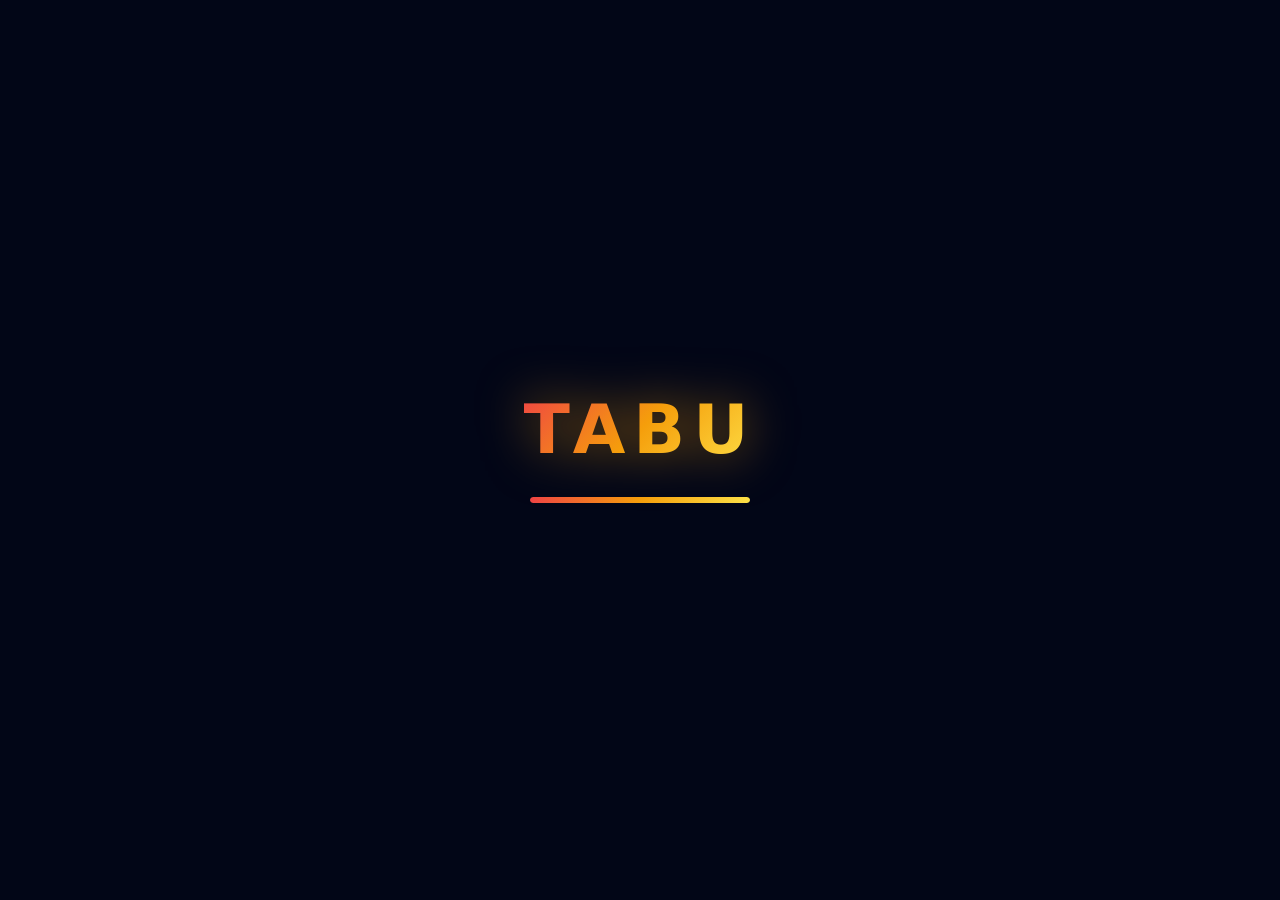
==== index.html @ 6e54ba40 "feat(review): add interactive round summary with live dispute resolution and responsive UI" ====
<!DOCTYPE html>
<html lang="tr" class="h-full bg-slate-950 text-slate-100">

<head>
  <meta charset="UTF-8">
  <meta name="viewport" content="width=device-width, initial-scale=1.0, maximum-scale=1.0, user-scalable=no, viewport-fit=cover">
  <meta name="theme-color" content="#020617">
  <meta name="msapplication-navbutton-color" content="#020617">
  <meta name="apple-mobile-web-app-status-bar-style" content="black-translucent">
  <title>TABOO!</title>
  <link rel="stylesheet" href="style.css">
</head>

<body>
  <!-- 🚀 SPLASH SCREEN -->
  <div id="splash-screen">
    <div id="splash-logo">
      <h1 class="splash-title">TABU</h1>
    </div>
    <div class="splash-bar-container">
      <div id="splash-bar-fill" class="splash-bar-fill"></div>
    </div>
  </div>

  <!-- ⏱️ 3-2-1 GERİ SAYIM KATMANI -->
  <div id="countdown-overlay" class="hidden">
    <span id="countdown-team-title" class="countdown-team-title">
      Kırmızı Takım Hazırlan!
    </span>
    <div id="countdown-number" class="countdown-number-text">
      3
    </div>
  </div>

  <!-- UYGULAMA ANA KONTEYNERİ -->
  <div id="app">
    
    <!-- ⚙️ 1. AYARLAR / BAŞLANGIÇ EKRANI -->
    <div id="screen-setup" class="screen">
      <!-- Üst TABU Başlığı -->
      <div class="setup-logo-container">
        <h1 class="setup-logo-title">TABU</h1>
      </div>

      <div class="panel setup-form-panel">
        <div class="panel-header-title">OYUN AYARLARI</div>
        
        <!-- Takım İsimleri -->
        <div class="form-group">
          <label for="team1-name">1. Takım Adı</label>
          <input type="text" id="team1-name" value="Kırmızı Takım" maxlength="20" autocomplete="off">
        </div>
        <div class="form-group">
          <label for="team2-name">2. Takım Adı</label>
          <input type="text" id="team2-name" value="Mavi Takım" maxlength="20" autocomplete="off">
        </div>

        <!-- Tur Süresi -->
        <div class="form-group">
          <div class="slider-row-label">
            <label for="input-time">Tur Süresi</label>
            <span id="time-val" class="slider-val-amber">60 saniye</span>
          </div>
          <input type="range" id="input-time" min="30" max="120" step="15" value="60">
        </div>

        <!-- Toplam Tur -->
        <div class="form-group">
          <div class="slider-row-label">
            <label for="input-rounds">Toplam Tur Sayısı</label>
            <span id="rounds-val" class="slider-val-amber">3 Tur</span>
          </div>
          <input type="range" id="input-rounds" min="1" max="20" step="1" value="3">
        </div>

        <!-- Tabu Ceza Puanı -->
        <div class="form-group">
          <div class="slider-row-label">
            <label for="input-tabu-penalty">Tabu Ceza Puanı</label>
            <span id="tabu-penalty-val" class="slider-val-red">-1 Puan</span>
          </div>
          <input type="range" id="input-tabu-penalty" class="range-red" min="1" max="5" step="1" value="1">
        </div>

        <!-- Pas Hakkı -->
        <div class="form-group">
          <div class="slider-row-label">
            <label for="input-pass-limit">Her Turdaki Pas Hakkı</label>
            <span id="pass-limit-val" class="slider-val-amber">3 Pas</span>
          </div>
          <input type="range" id="input-pass-limit" min="0" max="10" step="1" value="3">
        </div>

        <!-- Deste Durumu & Sıfırlama -->
        <div class="deck-info-box">
          <span class="deck-info-text">Kalan Kart: <span id="deck-remaining-count" class="deck-info-count">585</span></span>
          <button id="btn-reset-deck" class="btn-reset-deck" title="Oynanmış kart geçmişini sıfırla">Desteyi Yenile</button>
        </div>
      </div>

      <button id="btn-start-game" class="btn btn-primary">
        <svg class="icon-sm" viewBox="0 0 24 24" fill="currentColor"><polygon points="5 3 19 12 5 21 5 3"/></svg>
        <span>Oyunu Başlat</span>
      </button>
    </div>

    <!-- 🚩 2. TUR HAZIRLIK EKRANI -->
    <div id="screen-ready" class="screen hidden">
      <div class="ready-header">
        <span id="ready-round-badge" class="ready-round-badge">
          Tur 1 / 3
        </span>
        <h2 id="ready-team-name" class="ready-team-title">Kırmızı Takım</h2>
        <p class="ready-subtitle">Sıra sizde! Anlatıcı cihazı eline alsın.</p>
      </div>

      <!-- Skor Tablosu -->
      <div class="ready-scoreboard">
        <div class="panel ready-score-box ready-score-box-red">
          <p id="ready-score-team1-label" class="ready-score-label-red truncate">Kırmızı Takım</p>
          <p id="ready-score-team1" class="ready-score-num">0</p>
        </div>
        <div class="panel ready-score-box ready-score-box-blue">
          <p id="ready-score-team2-label" class="ready-score-label-blue truncate">Mavi Takım</p>
          <p id="ready-score-team2" class="ready-score-num">0</p>
        </div>
      </div>

      <button id="btn-start-turn" class="btn btn-green">
        <svg class="icon-sm" viewBox="0 0 24 24" fill="currentColor"><polygon points="13 2 3 14 12 14 11 22 21 10 12 10 13 2"/></svg>
        <span>Süreyi Başlat</span>
      </button>
    </div>

    <!-- 🎴 3. AKTİF OYUN EKRANI -->
    <div id="screen-play" class="screen hidden">
      
      <!-- Üst Bilgi Barı & Süre -->
      <div class="panel play-header-bar">
        <div class="play-team-info">
          <span id="play-team-badge" class="play-team-dot"></span>
          <span id="play-team-name" class="play-team-name-text truncate">Kırmızı</span>
        </div>

        <div class="play-controls-group">
          <!-- Durdur Butonu -->
          <button id="btn-pause" class="btn-pause-toggle" title="Oyunu Durdur">
            <svg class="icon-sm" viewBox="0 0 24 24" fill="none" stroke="currentColor" stroke-width="2.5" stroke-linecap="round" stroke-linejoin="round">
              <rect x="6" y="4" width="4" height="16"/>
              <rect x="14" y="4" width="4" height="16"/>
            </svg>
          </button>
          
          <!-- Sayaç Kutusu -->
          <div id="timer-box" class="timer-box-container">
            <svg class="timer-svg-bg" viewBox="0 0 96 42">
              <rect x="2" y="2" width="92" height="38" rx="12" ry="12" fill="none" stroke="#1e293b" stroke-width="2.5" />
              <rect id="timer-border" x="2" y="2" width="92" height="38" rx="12" ry="12" fill="none" stroke="#facc15" stroke-width="2.5" stroke-linecap="round" class="timer-rect" />
            </svg>
            <div class="timer-content-row">
              <svg id="timer-icon" class="icon-sm" viewBox="0 0 24 24" fill="none" stroke="currentColor" stroke-width="2.5" stroke-linecap="round" stroke-linejoin="round">
                <circle cx="12" cy="12" r="10"/>
                <polyline points="12 6 12 12 16 14"/>
              </svg>
              <span id="play-timer" class="timer-text-num">60</span>
            </div>
          </div>
        </div>
      </div>

      <!-- Anlık Tur Puan Özeti -->
      <div class="turn-stats-grid">
        <div class="stat-chip-green">
          Doğru: <span id="stat-correct">0</span>
        </div>
        <div class="stat-chip-red">
          Tabu: <span id="stat-tabu">0</span>
        </div>
        <div class="stat-chip-amber">
          Kalan Pas: <span id="stat-pass">3</span>
        </div>
      </div>

      <!-- KART GÖRÜNÜMÜ -->
      <div id="card-container" class="card-main-container">
        
        <!-- Oyun Duraklatıldı Katmanı -->
        <div id="pause-overlay" class="pause-overlay-card hidden">
          <div class="pause-icon-circle">
            <svg class="icon-xl" viewBox="0 0 24 24" fill="none" stroke="currentColor" stroke-width="2" stroke-linecap="round" stroke-linejoin="round">
              <circle cx="12" cy="12" r="10"/>
              <line x1="10" y1="15" x2="10" y2="9"/>
              <line x1="14" y1="15" x2="14" y2="9"/>
            </svg>
          </div>
          <h3 class="pause-title">Oyun Durduruldu</h3>
          <p class="pause-subtitle">Kartlar gizlendi. Hazır olduğunuzda devam edin.</p>
          
          <div class="pause-actions-col">
            <button id="btn-resume" class="btn btn-green">
              <svg class="icon-sm" viewBox="0 0 24 24" fill="currentColor"><polygon points="5 3 19 12 5 21 5 3"/></svg>
              <span>Devam Et</span>
            </button>
            <button id="btn-main-menu" class="btn btn-main-menu">
              <svg class="icon-sm" viewBox="0 0 24 24" fill="none" stroke="currentColor" stroke-width="2" stroke-linecap="round" stroke-linejoin="round">
                <path d="M3 9l9-7 9 7v11a2 2 0 0 1-2 2H5a2 2 0 0 1-2-2z"/>
                <polyline points="9 22 9 12 15 12 15 22"/>
              </svg>
              <span>Ana Menü</span>
            </button>
          </div>
        </div>

        <!-- Kart İçeriği (Geri Al Butonu Dahil) -->
        <div id="card-card" class="panel card-shadow card-card-body">
          
          <!-- Kart Üst Çubuğu: Geri Al Butonu -->
          <div class="card-top-bar">
            <button id="btn-undo" class="btn-undo disabled" title="Son yapılan hareketi geri al ve süreyi durdur">
              <svg class="icon-sm" viewBox="0 0 24 24" fill="none" stroke="currentColor" stroke-width="2.5" stroke-linecap="round" stroke-linejoin="round">
                <polyline points="1 4 1 10 7 10"/>
                <path d="M3.51 15a9 9 0 1 0 2.13-9.36L1 10"/>
              </svg>
              <span>Geri Al</span>
            </button>
          </div>

          <!-- Hedef Kelime Konteynırı -->
          <div class="card-target-word-box">
            <h2 id="card-word" class="card-target-word-text">AŞÇI</h2>
          </div>

          <!-- Yasaklı Kelimeler Listesi -->
          <div id="card-forbidden" class="card-forbidden-list">
            <!-- JS dolduracak -->
          </div>

        </div>
      </div>

      <!-- AKSİYON BUTONLARI -->
      <div class="btn-action-group">
        <button id="btn-tabu" class="btn btn-action btn-tabu">
          <svg class="icon-md" viewBox="0 0 24 24" fill="none" stroke="currentColor" stroke-width="2.5" stroke-linecap="round" stroke-linejoin="round">
            <circle cx="12" cy="12" r="10"/>
            <line x1="15" y1="9" x2="9" y2="15"/>
            <line x1="9" y1="9" x2="15" y2="15"/>
          </svg>
          <span id="label-tabu-btn">TABU (-1)</span>
        </button>

        <button id="btn-pass" class="btn btn-action btn-pass">
          <svg class="icon-md" viewBox="0 0 24 24" fill="none" stroke="currentColor" stroke-width="2.5" stroke-linecap="round" stroke-linejoin="round">
            <polygon points="5 4 15 12 5 20 5 4"/>
            <line x1="19" y1="5" x2="19" y2="19"/>
          </svg>
          <span id="label-pass-btn">PAS (3)</span>
        </button>

        <button id="btn-correct" class="btn btn-action btn-correct">
          <svg class="icon-md" viewBox="0 0 24 24" fill="none" stroke="currentColor" stroke-width="2.5" stroke-linecap="round" stroke-linejoin="round">
            <path d="M22 11.08V12a10 10 0 1 1-5.93-9.14"/>
            <polyline points="22 4 12 14.01 9 11.01"/>
          </svg>
          <span>DOĞRU (+1)</span>
        </button>
      </div>

    </div>

    <!-- 📊 4. TUR ÖZET EKRANI -->
    <div id="screen-summary" class="screen hidden">
      <div class="summary-header">
        <h2 class="summary-title">Tur Tamamlandı!</h2>
        <p id="summary-team-title" class="summary-team-subtitle">Kırmızı Takım Sonuçları</p>
      </div>

      <!-- Net Puan Panosu -->
      <div class="panel summary-net-box">
        <span class="summary-net-label">Bu Turda Kazanılan Net Puan</span>
        <p id="summary-net-score" class="summary-net-score-num">+5</p>
      </div>

      <!-- Tur Detay Geçmişi -->
      <div class="panel summary-history-panel">
        <div class="summary-history-header">
          <span class="summary-history-title">Oynanan Kelimeler:</span>
          <span class="summary-hint-text">Sonuçları düzeltmek için tıklayın</span>
        </div>
        <div id="summary-history-list" class="summary-history-list">
          <!-- JS dolduracak -->
        </div>
      </div>

      <!-- Sonraki Tura Geç Butonu -->
      <button id="btn-next-turn" class="btn btn-blue">
        <span>Sonraki Tura Geç</span>
        <svg class="icon-sm" viewBox="0 0 24 24" fill="none" stroke="currentColor" stroke-width="2.5" stroke-linecap="round" stroke-linejoin="round">
          <line x1="5" y1="12" x2="19" y2="12"/>
          <polyline points="12 5 19 12 12 19"/>
        </svg>
      </button>
    </div>

    <!-- 🏆 5. OYUN BİTTİ EKRANI -->
    <div id="screen-gameover" class="screen gameover-container hidden">
      <div>
        <div class="gameover-trophy-circle">
          <svg class="icon-xl" viewBox="0 0 24 24" fill="none" stroke="currentColor" stroke-width="2" stroke-linecap="round" stroke-linejoin="round">
            <path d="M6 9H4a2 2 0 0 1-2-2V5a2 2 0 0 1 2-2h2"/>
            <path d="M18 9h2a2 2 0 0 0 2-2V5a2 2 0 0 0-2-2h-2"/>
            <path d="M4 22h16"/>
            <path d="M10 14.66V17c0 .55-.47.98-.97 1.21C7.85 18.75 7 20.24 7 22"/>
            <path d="M14 14.66V17c0 .55.47.98.97 1.21C16.15 18.75 17 20.24 17 22"/>
            <path d="M18 2H6v7a6 6 0 0 0 12 0V2z"/>
          </svg>
        </div>
        <h2 class="gameover-title">Oyun Bitti!</h2>
        <p id="gameover-winner-text" class="gameover-winner-banner">🏆 Kırmızı Takım Kazandı!</p>
      </div>

      <!-- Final Skor Tablosu -->
      <div class="panel gameover-scores-list">
        <div class="panel-header-title">FİNAL SKORLARI</div>
        <div id="gameover-scores" class="gameover-scores-list">
          <!-- JS dolduracak -->
        </div>
      </div>

      <button id="btn-restart" class="btn btn-green">
        <svg class="icon-sm" viewBox="0 0 24 24" fill="none" stroke="currentColor" stroke-width="2.5" stroke-linecap="round" stroke-linejoin="round">
          <polyline points="1 4 1 10 7 10"/>
          <path d="M3.51 15a9 9 0 1 0 2.13-9.36L1 10"/>
        </svg>
        <span>Yeni Oyun Başlat</span>
      </button>
    </div>

  </div>

  <script src="cards.js"></script>
  <script src="app.js"></script>
</body>
</html>
---- style.css ----
/* ==========================================================================
   TABOO WORD GAME - MODERN STYLESHEET
   ========================================================================== */

* {
    box-sizing: border-box;
    margin: 0;
    padding: 0;
    -webkit-tap-highlight-color: transparent;
}

html, body {
    height: 100vh;
    height: 100dvh;
    width: 100%;
    background-color: #020617;
    color: #f8fafc;
    font-family: system-ui, -apple-system, BlinkMacSystemFont, 'Segoe UI', Roboto, Helvetica, Arial, sans-serif;
    touch-action: manipulation;
    user-select: none;
    -webkit-user-select: none;
    overflow: hidden;
    -webkit-font-smoothing: antialiased;
    overscroll-behavior: none;
}

body {
    background: radial-gradient(circle at 50% 0%, #1e1b4b 0%, #0f172a 60%, #020617 100%);
    display: flex;
    flex-direction: column;
    justify-content: center;
    align-items: center;
}

/* 📱 ANA KONTEYNER & SAFE AREA */
#app {
    flex: 1;
    display: flex;
    flex-direction: column;
    max-width: 440px;
    width: 100%;
    height: 100%;
    margin: 0 auto;
    padding-top: max(14px, env(safe-area-inset-top, 0px));
    padding-bottom: max(14px, env(safe-area-inset-bottom, 14px));
    padding-left: max(16px, env(safe-area-inset-left, 16px));
    padding-right: max(16px, env(safe-area-inset-right, 16px));
    justify-content: space-between;
    position: relative;
}

/* GENEL EKRAN DÜZENİ */
.screen {
    flex: 1;
    display: flex;
    flex-direction: column;
    justify-content: space-between;
    gap: clamp(6px, 1.8vh, 12px);
    will-change: transform, opacity;
    backface-visibility: hidden;
    min-height: 0;
}

.hidden {
    display: none !important;
}

/* ==========================================================================
   PANELLER VE KARTLAR
   ========================================================================== */
.panel {
    background-color: rgba(15, 23, 42, 0.85);
    border: 1px solid rgba(255, 255, 255, 0.08);
    border-radius: clamp(16px, 5vw, 24px);
    padding: clamp(12px, 3.5vw, 18px);
    box-shadow: 0 20px 25px -5px rgba(0, 0, 0, 0.5), inset 0 1px 1px rgba(255, 255, 255, 0.1);
    backdrop-filter: blur(16px);
    -webkit-backdrop-filter: blur(16px);
}

.card-shadow {
    box-shadow: 0 25px 35px -10px rgba(0, 0, 0, 0.7), 0 0 30px rgba(251, 191, 36, 0.08);
}

/* ==========================================================================
   FORM, SLIDER VE GİRDİLER
   ========================================================================== */
.panel-header-title {
    font-size: clamp(10px, 2.8vw, 11px);
    font-weight: 800;
    color: #94a3b8;
    border-bottom: 1px solid rgba(255, 255, 255, 0.08);
    padding-bottom: 6px;
    letter-spacing: 1px;
    text-transform: uppercase;
}

.form-group {
    display: flex;
    flex-direction: column;
}

.slider-row-label {
    display: flex;
    justify-content: space-between;
    align-items: center;
    margin-bottom: 2px;
}

label {
    display: block;
    font-size: clamp(11px, 3vw, 12px);
    font-weight: 600;
    color: #cbd5e1;
    margin-bottom: 3px;
}

.slider-val-amber {
    font-size: clamp(11px, 3vw, 12px);
    font-weight: 800;
    color: #f59e0b;
}

.slider-val-red {
    font-size: clamp(11px, 3vw, 12px);
    font-weight: 800;
    color: #ef4444;
}

input[type="text"] {
    width: 100%;
    background-color: rgba(2, 6, 23, 0.9);
    border: 1px solid rgba(51, 65, 85, 0.8);
    border-radius: 12px;
    padding: clamp(8px, 2.2vh, 12px) 14px;
    font-size: clamp(15px, 3.8vw, 17px);
    font-weight: 700;
    outline: none;
    transition: border-color 0.25s ease, box-shadow 0.25s ease;
}

#team1-name { color: #f87171; }
#team1-name:focus { border-color: #ef4444; box-shadow: 0 0 12px rgba(239, 68, 68, 0.3); }

#team2-name { color: #60a5fa; }
#team2-name:focus { border-color: #3b82f6; box-shadow: 0 0 12px rgba(59, 130, 246, 0.3); }

input[type="range"] {
    width: 100%;
    height: 6px;
    background: #020617;
    border-radius: 8px;
    appearance: none;
    outline: none;
}

input[type="range"]::-webkit-slider-thumb {
    appearance: none;
    width: 16px;
    height: 16px;
    border-radius: 50%;
    background: #f59e0b;
    cursor: pointer;
    box-shadow: 0 0 10px rgba(245, 158, 11, 0.5);
    transition: transform 0.15s ease;
}

input[type="range"]::-webkit-slider-thumb:active {
    transform: scale(1.2);
}

input[type="range"].range-red::-webkit-slider-thumb {
    background: #ef4444;
    box-shadow: 0 0 10px rgba(239, 68, 68, 0.5);
}

/* DESTE BİLGİSİ VE SIFIRLAMA */
.deck-info-box {
    display: flex;
    align-items: center;
    justify-content: space-between;
    background: rgba(2, 6, 23, 0.6);
    border: 1px solid rgba(255, 255, 255, 0.06);
    padding: 8px 12px;
    border-radius: 12px;
    margin-top: 2px;
}

.deck-info-text {
    font-size: clamp(10px, 2.8vw, 11px);
    font-weight: 700;
    color: #94a3b8;
}

.deck-info-count {
    color: #38bdf8;
    font-weight: 800;
}

.btn-reset-deck {
    background: rgba(30, 41, 59, 0.8);
    border: 1px solid rgba(255, 255, 255, 0.1);
    color: #cbd5e1;
    font-size: 10px;
    font-weight: 700;
    padding: 4px 8px;
    border-radius: 8px;
    cursor: pointer;
    transition: all 0.2s ease;
}

.btn-reset-deck:hover {
    background: rgba(239, 68, 68, 0.2);
    border-color: rgba(239, 68, 68, 0.4);
    color: #f87171;
}

/* ==========================================================================
   BUTONLAR
   ========================================================================== */
.btn {
    display: flex;
    align-items: center;
    justify-content: center;
    gap: 8px;
    border: none;
    border-radius: clamp(14px, 4vw, 18px);
    font-weight: 900;
    cursor: pointer;
    transition: transform 0.18s cubic-bezier(0.34, 1.56, 0.64, 1), filter 0.2s ease;
    will-change: transform;
}

.btn:active {
    transform: translate3d(0, 0, 0) scale(0.95) !important;
}

.btn-primary {
    background: linear-gradient(135deg, #dc2626 0%, #d97706 100%);
    color: #ffffff;
    padding: clamp(12px, 3vh, 16px);
    font-size: clamp(15px, 4.5vw, 18px);
    box-shadow: 0 10px 20px -5px rgba(220, 38, 38, 0.4);
}

.btn-green {
    background: linear-gradient(135deg, #059669 0%, #10b981 100%);
    color: #ffffff;
    padding: clamp(12px, 3vh, 16px);
    font-size: clamp(15px, 4.5vw, 18px);
    box-shadow: 0 10px 20px -5px rgba(16, 185, 129, 0.4);
}

.btn-blue {
    background: linear-gradient(135deg, #2563eb 0%, #4f46e5 100%);
    color: #ffffff;
    padding: clamp(12px, 3vh, 16px);
    font-size: clamp(15px, 4.5vw, 18px);
    box-shadow: 0 10px 20px -5px rgba(37, 99, 235, 0.4);
}

.btn-action-group {
    display: grid;
    grid-template-columns: 1fr 1fr 1fr;
    gap: clamp(6px, 2vw, 10px);
    flex-shrink: 0;
}

.btn-action {
    display: flex;
    flex-direction: column;
    align-items: center;
    justify-content: center;
    padding: clamp(10px, 2.5vh, 14px) clamp(4px, 1.5vw, 8px);
    border-radius: clamp(12px, 3.5vw, 16px);
    font-size: clamp(10px, 3vw, 12px);
    color: white;
    gap: 4px;
    box-shadow: 0 8px 15px -3px rgba(0, 0, 0, 0.3);
}

.btn-tabu { background: linear-gradient(180deg, #dc2626 0%, #991b1b 100%); border: 1px solid rgba(239, 68, 68, 0.3); }
.btn-pass { background: linear-gradient(180deg, #d97706 0%, #b45309 100%); border: 1px solid rgba(245, 158, 11, 0.3); }
.btn-correct { background: linear-gradient(180deg, #059669 0%, #047857 100%); border: 1px solid rgba(16, 185, 129, 0.3); }

.btn-action:disabled {
    opacity: 0.35;
    pointer-events: none;
    filter: grayscale(0.6);
}

/* GERİ AL (UNDO) BUTONU */
.card-top-bar {
    display: flex;
    align-items: center;
    justify-content: flex-start;
    width: 100%;
    height: 24px;
    flex-shrink: 0;
}

.btn-undo {
    display: flex;
    align-items: center;
    gap: 5px;
    background: rgba(30, 41, 59, 0.9);
    border: 1px solid rgba(245, 158, 11, 0.4);
    color: #fbbf24;
    font-size: clamp(10px, 2.8vw, 11px);
    font-weight: 800;
    padding: 4px 10px;
    border-radius: 20px;
    cursor: pointer;
    transition: all 0.2s cubic-bezier(0.34, 1.56, 0.64, 1);
    box-shadow: 0 4px 10px rgba(0, 0, 0, 0.3);
}

.btn-undo:active {
    transform: scale(0.9);
}

.btn-undo.disabled {
    opacity: 0.25;
    pointer-events: none;
    border-color: rgba(255, 255, 255, 0.1);
    color: #94a3b8;
}

/* ==========================================================================
   1. AYARLAR EKRANI STİLLERİ
   ========================================================================== */
.setup-logo-container {
    flex: 1;
    display: flex;
    align-items: center;
    justify-content: center;
    padding: 12px 0;
}

.setup-logo-title {
    font-size: clamp(36px, 10vw, 48px);
    font-weight: 900;
    letter-spacing: 6px;
    background: linear-gradient(135deg, #ef4444, #f59e0b);
    -webkit-background-clip: text;
    -webkit-text-fill-color: transparent;
    filter: drop-shadow(0 4px 12px rgba(239, 68, 68, 0.3));
}

.setup-form-panel {
    overflow-y: auto;
    display: flex;
    flex-direction: column;
    gap: clamp(10px, 2.5vh, 14px);
}

/* ==========================================================================
   2. TUR HAZIRLIK EKRANI STİLLERİ
   ========================================================================== */
.ready-header {
    text-align: center;
    padding-top: 6px;
}

.ready-round-badge {
    background: rgba(15, 23, 42, 0.9);
    color: #f59e0b;
    font-size: clamp(11px, 3vw, 12px);
    font-weight: 800;
    padding: 6px 16px;
    border-radius: 20px;
    border: 1px solid rgba(245, 158, 11, 0.3);
    display: inline-block;
}

.ready-team-title {
    font-size: clamp(26px, 7.5vw, 34px);
    font-weight: 900;
    margin-top: 10px;
    text-shadow: 0 4px 10px rgba(0, 0, 0, 0.5);
}

.ready-subtitle {
    color: #94a3b8;
    font-size: clamp(12px, 3.2vw, 13px);
    font-weight: 600;
    margin-top: 4px;
}

.ready-scoreboard {
    display: grid;
    grid-template-columns: 1fr 1fr;
    gap: 12px;
    margin: auto 0;
}

.ready-score-box {
    text-align: center;
    padding: 16px;
}

.ready-score-box-red {
    border-color: rgba(239, 68, 68, 0.3);
}

.ready-score-box-blue {
    border-color: rgba(59, 130, 246, 0.3);
}

.ready-score-label-red {
    font-size: clamp(11px, 3vw, 12px);
    font-weight: 800;
    color: #f87171;
    margin-bottom: 4px;
}

.ready-score-label-blue {
    font-size: clamp(11px, 3vw, 12px);
    font-weight: 800;
    color: #60a5fa;
    margin-bottom: 4px;
}

.ready-score-num {
    font-size: clamp(28px, 8vw, 36px);
    font-weight: 900;
}

/* ==========================================================================
   3. AKTİF OYUN EKRANI STİLLERİ
   ========================================================================== */
.play-header-bar {
    padding: 8px 12px;
    display: flex;
    align-items: center;
    justify-content: space-between;
    flex-shrink: 0;
}

.play-team-info {
    display: flex;
    align-items: center;
    gap: 8px;
    min-width: 0;
}

.play-team-dot {
    width: 10px;
    height: 10px;
    border-radius: 50%;
    background: #ef4444;
    display: inline-block;
    flex-shrink: 0;
}

.play-team-name-text {
    font-weight: 800;
    font-size: clamp(12px, 3.5vw, 14px);
    color: #ffffff;
}

.play-controls-group {
    display: flex;
    align-items: center;
    gap: 8px;
    flex-shrink: 0;
}

.btn-pause-toggle {
    background: rgba(30, 41, 59, 0.9);
    border: 1px solid rgba(255, 255, 255, 0.1);
    color: #e2e8f0;
    padding: 6px 8px;
    border-radius: 10px;
    cursor: pointer;
    display: flex;
    align-items: center;
    justify-content: center;
    transition: background-color 0.2s ease;
}

.btn-pause-toggle:hover {
    background: rgba(51, 65, 85, 0.9);
}

.timer-box-container {
    position: relative;
    width: clamp(80px, 22vw, 96px);
    height: clamp(36px, 10vw, 42px);
    display: flex;
    align-items: center;
    justify-content: center;
    background: #020617;
    border-radius: 12px;
}

.timer-svg-bg {
    position: absolute;
    inset: 0;
    width: 100%;
    height: 100%;
}

.timer-content-row {
    position: relative;
    z-index: 10;
    display: flex;
    align-items: center;
    justify-content: center;
    gap: 4px;
    color: #facc15;
}

.timer-text-num {
    font-weight: 900;
    font-size: clamp(16px, 5vw, 19px);
    line-height: 1;
}

/* OYUN İÇİ İSTATİSTİK ŞERİDİ */
.turn-stats-grid {
    display: grid;
    grid-template-columns: 1fr 1fr 1fr;
    gap: 6px;
    text-align: center;
    font-size: clamp(10px, 3vw, 12px);
    font-weight: 800;
    flex-shrink: 0;
}

.stat-chip-green {
    background: rgba(16, 185, 129, 0.1);
    border: 1px solid rgba(16, 185, 129, 0.2);
    padding: 6px;
    border-radius: 10px;
    color: #34d399;
}

.stat-chip-red {
    background: rgba(239, 68, 68, 0.1);
    border: 1px solid rgba(239, 68, 68, 0.2);
    padding: 6px;
    border-radius: 10px;
    color: #f87171;
}

.stat-chip-amber {
    background: rgba(245, 158, 11, 0.1);
    border: 1px solid rgba(245, 158, 11, 0.2);
    padding: 6px;
    border-radius: 10px;
    color: #fbbf24;
}

/* KART KONTEYNERİ */
.card-main-container {
    position: relative;
    flex: 1;
    min-height: 0;
    margin: 2px 0;
}

.card-card-body {
    height: 100%;
    overflow-y: auto;
    display: flex;
    flex-direction: column;
    justify-content: flex-start;
    border-width: 2px;
    padding: clamp(12px, 3.5vw, 16px);
    gap: clamp(8px, 2vh, 12px);
    transition: border-color 0.2s ease, box-shadow 0.2s ease;
}

.card-target-word-box {
    height: clamp(54px, 14vh, 66px);
    min-height: clamp(54px, 14vh, 66px);
    max-height: clamp(54px, 14vh, 66px);
    display: flex;
    align-items: center;
    justify-content: center;
    text-align: center;
    border-bottom: 1px solid rgba(255, 255, 255, 0.08);
    padding-bottom: 6px;
    flex-shrink: 0;
}

.card-target-word-text {
    font-size: clamp(18px, 5.5vw, 25px);
    font-weight: 900;
    color: #fde047;
    letter-spacing: 0.5px;
    text-transform: uppercase;
    line-height: 1.15;
    display: -webkit-box;
    -webkit-line-clamp: 2;
    -webkit-box-orient: vertical;
    overflow: hidden;
    width: 100%;
}

.card-forbidden-list {
    flex: 1;
    display: flex;
    flex-direction: column;
    justify-content: space-evenly;
    gap: 2dvh;
}

/* DİNAMİK YASAKLI KELİME KUTUSU */
.forbidden-word-item {
    background: rgba(2, 6, 23, 0.9);
    border: 1px solid rgba(239, 68, 68, 0.25);
    color: #f1f5f9;
    font-weight: 800;
    font-size: clamp(12px, 3.8vw, 15px);
    text-align: center;
    padding: clamp(6px, 1.6vh, 9px);
    border-radius: 12px;
    text-transform: uppercase;
    letter-spacing: 0.5px;
}

/* DURDURMA KATMANI */
.pause-overlay-card {
    position: absolute;
    inset: 0;
    background: rgba(2, 6, 23, 0.96);
    backdrop-filter: blur(12px);
    border-radius: 24px;
    z-index: 20;
    padding: 20px;
    text-align: center;
    gap: 14px;
}

.pause-icon-circle {
    padding: 14px;
    background: rgba(245, 158, 11, 0.1);
    border: 1px solid rgba(245, 158, 11, 0.2);
    border-radius: 50%;
    color: #f59e0b;
}

.pause-title {
    font-size: clamp(18px, 5.5vw, 24px);
    font-weight: 900;
    color: #ffffff;
}

.pause-subtitle {
    color: #94a3b8;
    font-size: clamp(11px, 3vw, 12px);
}

.pause-actions-col {
    display: flex;
    flex-direction: column;
    width: 100%;
    gap: 10px;
    max-width: 220px;
    margin-top: 4px;
}

.btn-main-menu {
    background: rgba(30, 41, 59, 0.9);
    color: #f8fafc;
    border: 1px solid rgba(255, 255, 255, 0.1);
    padding: 10px;
}

/* ==========================================================================
   4. TUR ÖZETİ EKRANI STİLLERİ
   ========================================================================== */
#screen-summary {
    gap: clamp(6px, 1.4vh, 10px);
}

.summary-header {
    text-align: center;
    flex-shrink: 0;
    padding-top: 2px;
}

.summary-title {
    font-size: clamp(20px, 5.5vw, 26px);
    font-weight: 900;
    line-height: 1.15;
}

.summary-team-subtitle {
    font-size: clamp(11px, 3.2vw, 13px);
    font-weight: 800;
    color: #f59e0b;
    margin-top: 2px;
}

.summary-net-box {
    text-align: center;
    padding: clamp(6px, 1.4vh, 10px) 12px;
    flex-shrink: 0;
}

.summary-net-label {
    font-size: clamp(9px, 2.5vw, 10.5px);
    font-weight: 700;
    color: #94a3b8;
    text-transform: uppercase;
    letter-spacing: 0.5px;
}

.summary-net-score-num {
    font-size: clamp(26px, 7.5vw, 36px);
    font-weight: 900;
    color: #34d399;
    margin-top: 1px;
    line-height: 1.1;
}

.summary-history-panel {
    flex: 1 1 0%;
    min-height: 0;
    display: flex;
    flex-direction: column;
    padding: clamp(8px, 2vh, 12px);
    background: rgba(15, 23, 42, 0.5);
    overflow: hidden;
}

.summary-history-header {
    display: flex;
    justify-content: space-between;
    align-items: center;
    margin-bottom: 6px;
    gap: 4px;
    flex-shrink: 0;
}

.summary-history-title {
    font-size: clamp(10.5px, 2.8vw, 12px);
    font-weight: 800;
    color: #cbd5e1;
    white-space: nowrap;
}

.summary-hint-text {
    font-size: clamp(8.5px, 2.3vw, 10px);
    font-weight: 600;
    color: #94a3b8;
    font-style: italic;
    white-space: nowrap;
    overflow: hidden;
    text-overflow: ellipsis;
}

.summary-history-list {
    flex: 1 1 0%;
    overflow-y: auto;
    overflow-x: hidden;
    display: flex;
    flex-direction: column;
    gap: 6px;
    padding-right: 2px;
    -webkit-overflow-scrolling: touch;
}

/* DİNAMİK İNTERAKTİF GEÇMİŞ SATIRI */
.history-item-card {
    background: rgba(2, 6, 23, 0.7);
    border-radius: 10px;
    border: 1px solid rgba(255, 255, 255, 0.08);
    overflow: hidden;
    flex-shrink: 0;
    transition: border-color 0.2s ease, background-color 0.2s ease;
}

.history-item-card:hover {
    border-color: rgba(255, 255, 255, 0.15);
}

.history-row {
    display: flex;
    justify-content: space-between;
    align-items: center;
    padding: 6px 8px;
    gap: 6px;
    min-width: 0;
}

.history-word-toggle {
    display: flex;
    align-items: center;
    gap: 5px;
    cursor: pointer;
    min-width: 0;
    flex: 1 1 auto;
    overflow: hidden;
    user-select: none;
    -webkit-user-select: none;
}

.history-chevron {
    width: 13px;
    height: 13px;
    color: #64748b;
    flex-shrink: 0;
    transition: transform 0.2s ease, color 0.2s ease;
}

.history-item-card.expanded .history-chevron {
    transform: rotate(180deg);
    color: #f59e0b;
}

.history-word-text {
    font-weight: 800;
    color: #ffffff;
    text-transform: uppercase;
    font-size: clamp(10.5px, 2.9vw, 12px);
    overflow: hidden;
    text-overflow: ellipsis;
    white-space: nowrap;
}

/* 3'LÜ REVIEW BUTON GRUBU */
.review-btn-group {
    display: inline-flex;
    align-items: center;
    background: rgba(15, 23, 42, 0.9);
    border: 1px solid rgba(255, 255, 255, 0.1);
    border-radius: 8px;
    padding: 2px;
    gap: 2px;
    flex-shrink: 0;
}

.review-btn {
    border: none;
    background: transparent;
    padding: 3px 6px;
    border-radius: 6px;
    font-size: clamp(9px, 2.4vw, 10.5px);
    font-weight: 800;
    cursor: pointer;
    color: #64748b;
    transition: all 0.15s ease;
    display: inline-flex;
    align-items: center;
    justify-content: center;
    line-height: 1.2;
    white-space: nowrap;
    min-width: 32px;
}

.review-btn:active {
    transform: scale(0.92);
}

/* Aktif Buton Durumları */
.review-btn.active-correct {
    background: #059669;
    color: #ffffff;
    box-shadow: 0 0 10px rgba(16, 185, 129, 0.6);
}

.review-btn.active-tabu {
    background: #dc2626;
    color: #ffffff;
    box-shadow: 0 0 10px rgba(239, 68, 68, 0.6);
}

.review-btn.active-pass {
    background: #d97706;
    color: #ffffff;
    box-shadow: 0 0 10px rgba(245, 158, 11, 0.6);
}

/* Pasif Buton Hover Durumları */
.review-btn-correct:not(.active-correct):hover {
    color: #34d399;
    background: rgba(16, 185, 129, 0.15);
}

.review-btn-tabu:not(.active-tabu):hover {
    color: #f87171;
    background: rgba(239, 68, 68, 0.15);
}

.review-btn-pass:not(.active-pass):hover {
    color: #fbbf24;
    background: rgba(245, 158, 11, 0.15);
}

/* AKORDEON YASAKLI KELİMELER ALANI */
.history-accordion {
    max-height: 0;
    opacity: 0;
    overflow: hidden;
    transition: max-height 0.25s cubic-bezier(0.16, 1, 0.3, 1), opacity 0.2s ease, padding 0.25s ease;
    background: rgba(15, 23, 42, 0.6);
    border-top: 1px solid transparent;
}

.history-item-card.expanded .history-accordion {
    max-height: 140px;
    opacity: 1;
    border-top-color: rgba(255, 255, 255, 0.06);
    padding: 8px 10px 10px 10px;
}

.accordion-label {
    font-size: 9px;
    font-weight: 800;
    color: #ef4444;
    text-transform: uppercase;
    letter-spacing: 0.5px;
    margin-bottom: 5px;
}

.accordion-tags-grid {
    display: flex;
    flex-wrap: wrap;
    gap: 4px;
}

.accordion-tag {
    background: rgba(2, 6, 23, 0.9);
    border: 1px solid rgba(239, 68, 68, 0.2);
    color: #cbd5e1;
    font-size: clamp(9px, 2.6vw, 10px);
    font-weight: 700;
    padding: 3px 7px;
    border-radius: 6px;
    text-transform: uppercase;
}

.history-empty-msg {
    color: #64748b;
    font-style: italic;
    text-align: center;
    padding: 16px;
}

/* ==========================================================================
   5. OYUN BİTTİ EKRANI STİLLERİ
   ========================================================================== */
.gameover-container {
    text-align: center;
}

.gameover-trophy-circle {
    display: inline-flex;
    padding: 16px;
    background: rgba(245, 158, 11, 0.1);
    border: 1px solid rgba(245, 158, 11, 0.2);
    border-radius: 50%;
    color: #f59e0b;
    margin-bottom: 8px;
}

.gameover-title {
    font-size: clamp(24px, 7vw, 32px);
    font-weight: 900;
}

.gameover-winner-banner {
    font-size: clamp(16px, 5vw, 20px);
    font-weight: 800;
    color: #f59e0b;
    margin-top: 4px;
}

.gameover-scores-list {
    display: flex;
    flex-direction: column;
    gap: 8px;
}

.gameover-score-row {
    display: flex;
    justify-content: space-between;
    align-items: center;
    background: rgba(2, 6, 23, 0.8);
    padding: 12px;
    border-radius: 12px;
}

.gameover-score-row-red {
    border: 1px solid rgba(239, 68, 68, 0.3);
}

.gameover-score-row-blue {
    border: 1px solid rgba(59, 130, 246, 0.3);
}

.gameover-team-name-red {
    font-weight: 800;
    color: #f87171;
    font-size: clamp(12px, 3.5vw, 14px);
}

.gameover-team-name-blue {
    font-weight: 800;
    color: #60a5fa;
    font-size: clamp(12px, 3.5vw, 14px);
}

.gameover-score-text {
    font-size: clamp(18px, 5.5vw, 22px);
    font-weight: 900;
    color: #ffffff;
}

/* ==========================================================================
   OVERLAY VE ANİMASYONLAR
   ========================================================================== */
#countdown-overlay,
#pause-overlay {
    display: flex;
    flex-direction: column;
    align-items: center;
    justify-content: center;
}

#countdown-overlay {
    position: fixed;
    inset: 0;
    background: rgba(2, 6, 23, 0.95);
    backdrop-filter: blur(12px);
    z-index: 50;
    padding: 24px;
    padding-top: max(16px, env(safe-area-inset-top, 0px));
    text-align: center;
}

.countdown-team-title {
    color: #f59e0b;
    font-weight: 800;
    font-size: clamp(15px, 4.5vw, 18px);
    text-transform: uppercase;
    letter-spacing: 1px;
    margin-bottom: 16px;
}

.countdown-number-text {
    font-size: clamp(80px, 22vw, 110px);
    font-weight: 900;
    color: #f59e0b;
    text-shadow: 0 10px 30px rgba(251, 191, 36, 0.4);
}

/* EKRAN GEÇİŞİ ANİMASYONU */
@keyframes screenSlideIn {
    0% {
        opacity: 0;
        transform: translate3d(0, 16px, 0) scale(0.97);
    }
    100% {
        opacity: 1;
        transform: translate3d(0, 0, 0) scale(1);
    }
}

.screen-enter {
    animation: screenSlideIn 0.35s cubic-bezier(0.16, 1, 0.3, 1) forwards;
}

/* KART GEÇİŞ ANİMASYONLARI (SERİ VE AKICI 260MS) */
@keyframes cardCorrectAnim {
    0% {
        transform: translate3d(0, 0, 0) rotate(0deg) scale(1);
        opacity: 1;
        border-color: rgba(255, 255, 255, 0.08);
    }
    45% {
        transform: translate3d(140px, -20px, 0) rotate(10deg) scale(0.92);
        opacity: 0.1;
        border-color: #10b981;
    }
    46% {
        transform: translate3d(-100px, 10px, 0) rotate(-6deg) scale(0.92);
        opacity: 0;
    }
    100% {
        transform: translate3d(0, 0, 0) rotate(0deg) scale(1);
        opacity: 1;
        border-color: rgba(255, 255, 255, 0.08);
    }
}

@keyframes cardTabuAnim {
    0% {
        transform: translate3d(0, 0, 0) rotate(0deg) scale(1);
        opacity: 1;
        border-color: rgba(255, 255, 255, 0.08);
    }
    45% {
        transform: translate3d(-140px, -20px, 0) rotate(-10deg) scale(0.92);
        opacity: 0.1;
        border-color: #ef4444;
    }
    46% {
        transform: translate3d(100px, 10px, 0) rotate(6deg) scale(0.92);
        opacity: 0;
    }
    100% {
        transform: translate3d(0, 0, 0) rotate(0deg) scale(1);
        opacity: 1;
        border-color: rgba(255, 255, 255, 0.08);
    }
}

@keyframes cardPassAnim {
    0% {
        transform: translate3d(0, 0, 0) scale(1);
        opacity: 1;
        border-color: rgba(255, 255, 255, 0.08);
    }
    45% {
        transform: translate3d(0, -90px, 0) scale(0.88);
        opacity: 0.1;
        border-color: #f59e0b;
    }
    46% {
        transform: translate3d(0, 60px, 0) scale(0.92);
        opacity: 0;
    }
    100% {
        transform: translate3d(0, 0, 0) scale(1);
        opacity: 1;
        border-color: rgba(255, 255, 255, 0.08);
    }
}

@keyframes cardUndoAnim {
    0% {
        transform: translate3d(-80px, 15px, 0) rotate(-6deg) scale(0.92);
        opacity: 0.2;
        box-shadow: 0 0 30px rgba(245, 158, 11, 0.8);
    }
    100% {
        transform: translate3d(0, 0, 0) rotate(0deg) scale(1);
        opacity: 1;
    }
}

.anim-correct { animation: cardCorrectAnim 0.26s cubic-bezier(0.25, 0.8, 0.25, 1) forwards; will-change: transform, opacity; }
.anim-tabu { animation: cardTabuAnim 0.26s cubic-bezier(0.25, 0.8, 0.25, 1) forwards; will-change: transform, opacity; }
.anim-pass { animation: cardPassAnim 0.26s cubic-bezier(0.25, 0.8, 0.25, 1) forwards; will-change: transform, opacity; }
.anim-undo { animation: cardUndoAnim 0.24s cubic-bezier(0.16, 1, 0.3, 1) forwards; will-change: transform, opacity; }

/* 🚀 AÇILIŞ (SPLASH) EKRANI ANİMASYONLARI */
#splash-screen {
    position: fixed;
    inset: 0;
    z-index: 100;
    display: flex;
    flex-direction: column;
    align-items: center;
    justify-content: center;
    background-color: #020617;
    padding: 24px;
    padding-top: max(16px, env(safe-area-inset-top, 0px));
    text-align: center;
    transition: opacity 0.35s cubic-bezier(0.16, 1, 0.3, 1), transform 0.35s cubic-bezier(0.16, 1, 0.3, 1);
    will-change: opacity, transform;
}

#splash-logo {
    opacity: 0;
    transform: translate3d(0, 15px, 0) scale(0.85);
    animation: logoFadeIn 0.55s cubic-bezier(0.16, 1, 0.3, 1) 0.2s forwards;
}

.splash-title {
    font-size: clamp(48px, 14vw, 68px);
    font-weight: 900;
    letter-spacing: 8px;
    background: linear-gradient(135deg, #ef4444, #f59e0b, #fde047);
    -webkit-background-clip: text;
    -webkit-text-fill-color: transparent;
}

@keyframes logoFadeIn {
    0% { opacity: 0; transform: translate3d(0, 15px, 0) scale(0.85); filter: drop-shadow(0 0 0px rgba(239, 68, 68, 0)); }
    100% { opacity: 1; transform: translate3d(0, 0, 0) scale(1); filter: drop-shadow(0 0 25px rgba(245, 158, 11, 0.6)); }
}

.splash-bar-container {
    width: clamp(160px, 50vw, 220px);
    height: 6px;
    background: rgba(255, 255, 255, 0.08);
    border-radius: 10px;
    overflow: hidden;
    position: relative;
    box-shadow: inset 0 1px 3px rgba(0, 0, 0, 0.8);
    margin-top: 28px;
    opacity: 0;
    animation: barContainerFadeIn 0.35s ease 0.65s forwards;
}

@keyframes barContainerFadeIn {
    0% { opacity: 0; transform: translateY(6px); }
    100% { opacity: 1; transform: translateY(0); }
}

@keyframes splashBarFill {
    0% { width: 0%; }
    100% { width: 100%; }
}

.splash-bar-fill {
    height: 100%;
    width: 0%;
    background: linear-gradient(90deg, #ef4444, #f59e0b, #fde047);
    border-radius: 10px;
    box-shadow: 0 0 14px rgba(245, 158, 11, 0.9);
    animation: splashBarFill 1s cubic-bezier(0.4, 0, 0.2, 1) 0.75s forwards;
}

@keyframes countPopAnim {
    0% { transform: scale(0.3) rotate(-10deg); opacity: 0; }
    60% { transform: scale(1.25) rotate(0deg); opacity: 1; }
    100% { transform: scale(1) rotate(0deg); opacity: 1; }
}

.animate-pop {
    animation: countPopAnim 0.38s cubic-bezier(0.34, 1.56, 0.64, 1) forwards;
    will-change: transform, opacity;
}

/* UYARI VE DURAKLATMA PULSE ANİMASYONLARI */
@keyframes timerWarningPulse {
    0%, 100% { box-shadow: 0 0 0 0 rgba(239, 68, 68, 0.7); }
    50% { box-shadow: 0 0 0 8px rgba(239, 68, 68, 0); }
}

@keyframes timerPausedPulse {
    0%, 100% { box-shadow: 0 0 0 0 rgba(245, 158, 11, 0.8); }
    50% { box-shadow: 0 0 0 8px rgba(245, 158, 11, 0); }
}

.timer-warning {
    animation: timerWarningPulse 1s infinite;
}

.timer-paused-glow {
    animation: timerPausedPulse 1.2s infinite !important;
}

.timer-rect {
    transition: stroke-dashoffset 0.95s linear, stroke 0.3s ease;
}

/* DİNAMİK İKONLAR */
.icon-sm { width: clamp(14px, 4vw, 16px); height: clamp(14px, 4vw, 16px); flex-shrink: 0; display: inline-block; vertical-align: middle; }
.icon-md { width: clamp(18px, 5vw, 22px); height: clamp(18px, 5vw, 22px); flex-shrink: 0; display: inline-block; vertical-align: middle; }
.icon-lg { width: clamp(24px, 6vw, 28px); height: clamp(24px, 6vw, 28px); flex-shrink: 0; display: inline-block; vertical-align: middle; }
.icon-xl { width: clamp(40px, 12vw, 52px); height: clamp(40px, 12vw, 52px); flex-shrink: 0; display: inline-block; vertical-align: middle; }

.truncate { overflow: hidden; text-overflow: ellipsis; white-space: nowrap; }
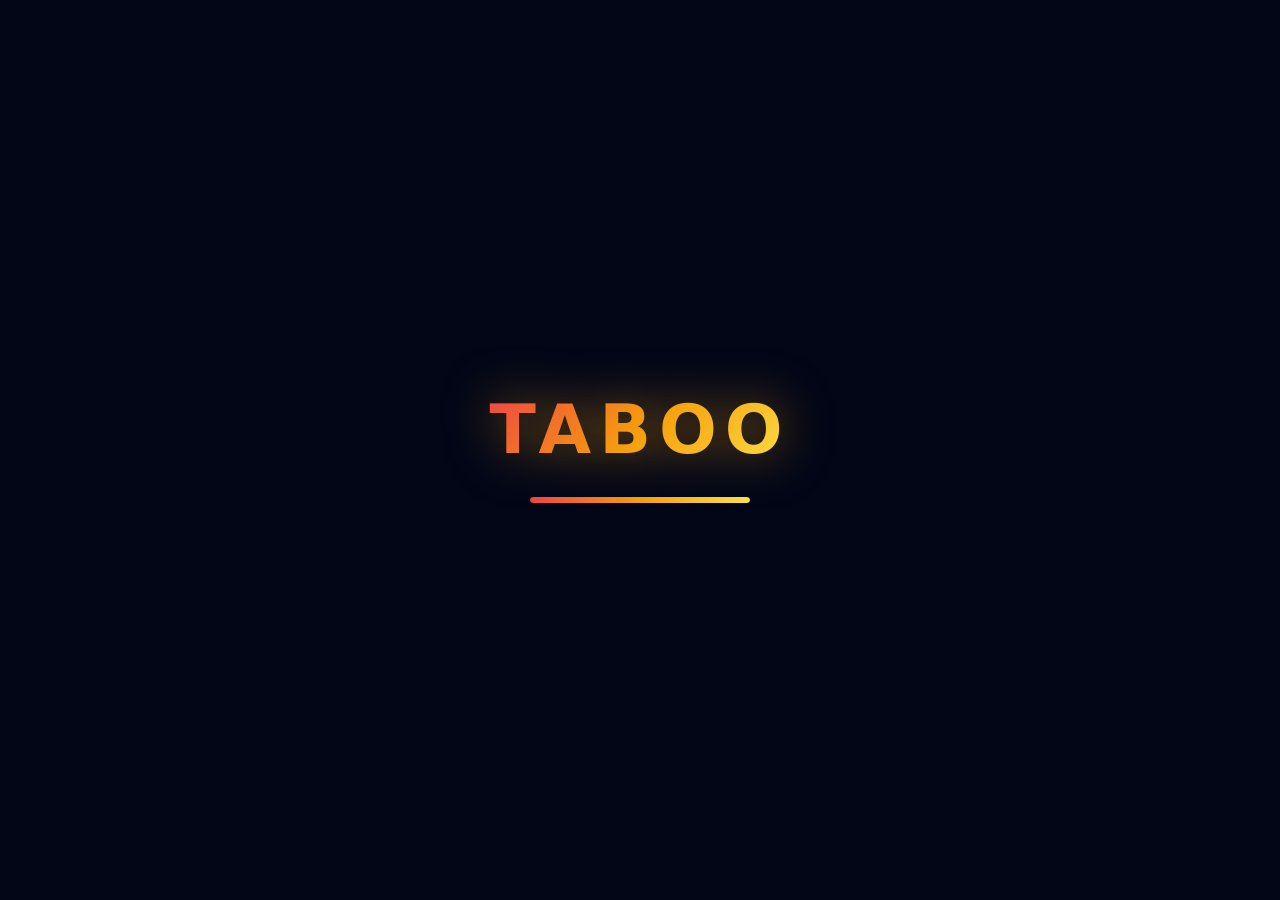
==== commit 93bf7f94: "feat(i18n): introduce full English localization and English card deck - Add modular translations dic" ====
--- a/index.html
+++ b/index.html
@@ -15,7 +15,7 @@
   <!-- 🚀 SPLASH SCREEN -->
   <div id="splash-screen">
     <div id="splash-logo">
-      <h1 class="splash-title">TABU</h1>
+      <h1 id="splash-title" class="splash-title">TABU</h1>
     </div>
     <div class="splash-bar-container">
       <div id="splash-bar-fill" class="splash-bar-fill"></div>
@@ -39,26 +39,38 @@
     <div id="screen-setup" class="screen">
       <!-- Üst TABU Başlığı -->
       <div class="setup-logo-container">
-        <h1 class="setup-logo-title">TABU</h1>
+        <h1 id="app-title-logo" class="setup-logo-title">TABU</h1>
       </div>
 
       <div class="panel setup-form-panel">
-        <div class="panel-header-title">OYUN AYARLARI</div>
+        <!-- Dil Seçimi -->
+        <div class="lang-selector-group">
+          <button id="btn-lang-tr" class="btn-lang active" type="button">
+            <span>🇹🇷</span>
+            <span>Türkçe</span>
+          </button>
+          <button id="btn-lang-en" class="btn-lang" type="button">
+            <span>🇬🇧</span>
+            <span>English</span>
+          </button>
+        </div>
+
+        <div id="lbl-game-settings" class="panel-header-title">OYUN AYARLARI</div>
         
         <!-- Takım İsimleri -->
         <div class="form-group">
-          <label for="team1-name">1. Takım Adı</label>
-          <input type="text" id="team1-name" value="Kırmızı Takım" maxlength="20" autocomplete="off">
-        </div>
-        <div class="form-group">
-          <label for="team2-name">2. Takım Adı</label>
-          <input type="text" id="team2-name" value="Mavi Takım" maxlength="20" autocomplete="off">
+          <label id="lbl-team1" for="team1-name">1. Takım Adı</label>
+          <input type="text" id="team1-name" value="" placeholder="Kırmızı Takım" maxlength="20" autocomplete="off">
+        </div>
+        <div class="form-group">
+          <label id="lbl-team2" for="team2-name">2. Takım Adı</label>
+          <input type="text" id="team2-name" value="" placeholder="Mavi Takım" maxlength="20" autocomplete="off">
         </div>
 
         <!-- Tur Süresi -->
         <div class="form-group">
           <div class="slider-row-label">
-            <label for="input-time">Tur Süresi</label>
+            <label id="lbl-turn-time" for="input-time">Tur Süresi</label>
             <span id="time-val" class="slider-val-amber">60 saniye</span>
           </div>
           <input type="range" id="input-time" min="30" max="120" step="15" value="60">
@@ -67,7 +79,7 @@
         <!-- Toplam Tur -->
         <div class="form-group">
           <div class="slider-row-label">
-            <label for="input-rounds">Toplam Tur Sayısı</label>
+            <label id="lbl-total-rounds" for="input-rounds">Toplam Tur Sayısı</label>
             <span id="rounds-val" class="slider-val-amber">3 Tur</span>
           </div>
           <input type="range" id="input-rounds" min="1" max="20" step="1" value="3">
@@ -76,7 +88,7 @@
         <!-- Tabu Ceza Puanı -->
         <div class="form-group">
           <div class="slider-row-label">
-            <label for="input-tabu-penalty">Tabu Ceza Puanı</label>
+            <label id="lbl-tabu-penalty" for="input-tabu-penalty">Tabu Ceza Puanı</label>
             <span id="tabu-penalty-val" class="slider-val-red">-1 Puan</span>
           </div>
           <input type="range" id="input-tabu-penalty" class="range-red" min="1" max="5" step="1" value="1">
@@ -85,7 +97,7 @@
         <!-- Pas Hakkı -->
         <div class="form-group">
           <div class="slider-row-label">
-            <label for="input-pass-limit">Her Turdaki Pas Hakkı</label>
+            <label id="lbl-pass-limit" for="input-pass-limit">Her Turdaki Pas Hakkı</label>
             <span id="pass-limit-val" class="slider-val-amber">3 Pas</span>
           </div>
           <input type="range" id="input-pass-limit" min="0" max="10" step="1" value="3">
@@ -93,14 +105,14 @@
 
         <!-- Deste Durumu & Sıfırlama -->
         <div class="deck-info-box">
-          <span class="deck-info-text">Kalan Kart: <span id="deck-remaining-count" class="deck-info-count">585</span></span>
+          <span class="deck-info-text"><span id="lbl-remaining-cards">Kalan Kart:</span> <span id="deck-remaining-count" class="deck-info-count">585</span></span>
           <button id="btn-reset-deck" class="btn-reset-deck" title="Oynanmış kart geçmişini sıfırla">Desteyi Yenile</button>
         </div>
       </div>
 
       <button id="btn-start-game" class="btn btn-primary">
         <svg class="icon-sm" viewBox="0 0 24 24" fill="currentColor"><polygon points="5 3 19 12 5 21 5 3"/></svg>
-        <span>Oyunu Başlat</span>
+        <span id="btn-start-game-text">Oyunu Başlat</span>
       </button>
     </div>
 
@@ -111,7 +123,7 @@
           Tur 1 / 3
         </span>
         <h2 id="ready-team-name" class="ready-team-title">Kırmızı Takım</h2>
-        <p class="ready-subtitle">Sıra sizde! Anlatıcı cihazı eline alsın.</p>
+        <p id="ready-subtitle" class="ready-subtitle">Sıra sizde! Anlatıcı cihazı eline alsın.</p>
       </div>
 
       <!-- Skor Tablosu -->
@@ -128,7 +140,7 @@
 
       <button id="btn-start-turn" class="btn btn-green">
         <svg class="icon-sm" viewBox="0 0 24 24" fill="currentColor"><polygon points="13 2 3 14 12 14 11 22 21 10 12 10 13 2"/></svg>
-        <span>Süreyi Başlat</span>
+        <span id="btn-start-turn-text">Süreyi Başlat</span>
       </button>
     </div>
 
@@ -171,13 +183,13 @@
       <!-- Anlık Tur Puan Özeti -->
       <div class="turn-stats-grid">
         <div class="stat-chip-green">
-          Doğru: <span id="stat-correct">0</span>
+          <span id="lbl-stat-correct">Doğru</span>: <span id="stat-correct">0</span>
         </div>
         <div class="stat-chip-red">
-          Tabu: <span id="stat-tabu">0</span>
+          <span id="lbl-stat-tabu">Tabu</span>: <span id="stat-tabu">0</span>
         </div>
         <div class="stat-chip-amber">
-          Kalan Pas: <span id="stat-pass">3</span>
+          <span id="lbl-stat-pass">Kalan Pas</span>: <span id="stat-pass">3</span>
         </div>
       </div>
 
@@ -193,20 +205,20 @@
               <line x1="14" y1="15" x2="14" y2="9"/>
             </svg>
           </div>
-          <h3 class="pause-title">Oyun Durduruldu</h3>
-          <p class="pause-subtitle">Kartlar gizlendi. Hazır olduğunuzda devam edin.</p>
+          <h3 id="pause-title" class="pause-title">Oyun Durduruldu</h3>
+          <p id="pause-subtitle" class="pause-subtitle">Kartlar gizlendi. Hazır olduğunuzda devam edin.</p>
           
           <div class="pause-actions-col">
             <button id="btn-resume" class="btn btn-green">
               <svg class="icon-sm" viewBox="0 0 24 24" fill="currentColor"><polygon points="5 3 19 12 5 21 5 3"/></svg>
-              <span>Devam Et</span>
+              <span id="btn-resume-text">Devam Et</span>
             </button>
             <button id="btn-main-menu" class="btn btn-main-menu">
-              <svg class="icon-sm" viewBox="0 0 24 24" fill="none" stroke="currentColor" stroke-width="2" stroke-linecap="round" stroke-linejoin="round">
+              <svg class="icon-sm" viewBox="0 0 24 24" fill="none" stroke="currentColor" stroke-width="2.5" stroke-linecap="round" stroke-linejoin="round">
                 <path d="M3 9l9-7 9 7v11a2 2 0 0 1-2 2H5a2 2 0 0 1-2-2z"/>
                 <polyline points="9 22 9 12 15 12 15 22"/>
               </svg>
-              <span>Ana Menü</span>
+              <span id="btn-main-menu-text">Ana Menü</span>
             </button>
           </div>
         </div>
@@ -221,7 +233,7 @@
                 <polyline points="1 4 1 10 7 10"/>
                 <path d="M3.51 15a9 9 0 1 0 2.13-9.36L1 10"/>
               </svg>
-              <span>Geri Al</span>
+              <span id="btn-undo-text">Geri Al</span>
             </button>
           </div>
 
@@ -262,7 +274,7 @@
             <path d="M22 11.08V12a10 10 0 1 1-5.93-9.14"/>
             <polyline points="22 4 12 14.01 9 11.01"/>
           </svg>
-          <span>DOĞRU (+1)</span>
+          <span id="label-correct-btn">DOĞRU (+1)</span>
         </button>
       </div>
 
@@ -271,21 +283,21 @@
     <!-- 📊 4. TUR ÖZET EKRANI -->
     <div id="screen-summary" class="screen hidden">
       <div class="summary-header">
-        <h2 class="summary-title">Tur Tamamlandı!</h2>
+        <h2 id="summary-title" class="summary-title">Tur Tamamlandı!</h2>
         <p id="summary-team-title" class="summary-team-subtitle">Kırmızı Takım Sonuçları</p>
       </div>
 
       <!-- Net Puan Panosu -->
       <div class="panel summary-net-box">
-        <span class="summary-net-label">Bu Turda Kazanılan Net Puan</span>
+        <span id="summary-net-label" class="summary-net-label">Bu Turda Kazanılan Net Puan</span>
         <p id="summary-net-score" class="summary-net-score-num">+5</p>
       </div>
 
       <!-- Tur Detay Geçmişi -->
       <div class="panel summary-history-panel">
         <div class="summary-history-header">
-          <span class="summary-history-title">Oynanan Kelimeler:</span>
-          <span class="summary-hint-text">Sonuçları düzeltmek için tıklayın</span>
+          <span id="summary-history-title" class="summary-history-title">Oynanan Kelimeler:</span>
+          <span id="summary-hint-text" class="summary-hint-text">Sonuçları düzeltmek için tıklayın</span>
         </div>
         <div id="summary-history-list" class="summary-history-list">
           <!-- JS dolduracak -->
@@ -294,7 +306,7 @@
 
       <!-- Sonraki Tura Geç Butonu -->
       <button id="btn-next-turn" class="btn btn-blue">
-        <span>Sonraki Tura Geç</span>
+        <span id="btn-next-turn-text">Sonraki Tura Geç</span>
         <svg class="icon-sm" viewBox="0 0 24 24" fill="none" stroke="currentColor" stroke-width="2.5" stroke-linecap="round" stroke-linejoin="round">
           <line x1="5" y1="12" x2="19" y2="12"/>
           <polyline points="12 5 19 12 12 19"/>
@@ -315,13 +327,13 @@
             <path d="M18 2H6v7a6 6 0 0 0 12 0V2z"/>
           </svg>
         </div>
-        <h2 class="gameover-title">Oyun Bitti!</h2>
+        <h2 id="gameover-title" class="gameover-title">Oyun Bitti!</h2>
         <p id="gameover-winner-text" class="gameover-winner-banner">🏆 Kırmızı Takım Kazandı!</p>
       </div>
 
       <!-- Final Skor Tablosu -->
       <div class="panel gameover-scores-list">
-        <div class="panel-header-title">FİNAL SKORLARI</div>
+        <div id="lbl-final-scores" class="panel-header-title">FİNAL SKORLARI</div>
         <div id="gameover-scores" class="gameover-scores-list">
           <!-- JS dolduracak -->
         </div>
@@ -332,13 +344,13 @@
           <polyline points="1 4 1 10 7 10"/>
           <path d="M3.51 15a9 9 0 1 0 2.13-9.36L1 10"/>
         </svg>
-        <span>Yeni Oyun Başlat</span>
+        <span id="btn-restart-text">Yeni Oyun Başlat</span>
       </button>
     </div>
 
   </div>
 
-  <script src="cards.js"></script>
+  <script src="i18n.js"></script>
   <script src="app.js"></script>
 </body>
 </html>
--- a/style.css
+++ b/style.css
@@ -174,6 +174,44 @@
     box-shadow: 0 0 10px rgba(239, 68, 68, 0.5);
 }
 
+/* DİL SEÇİCİ */
+.lang-selector-group {
+    display: flex;
+    background: rgba(2, 6, 23, 0.9);
+    border: 1px solid rgba(255, 255, 255, 0.1);
+    border-radius: 12px;
+    padding: 3px;
+    gap: 4px;
+}
+
+.btn-lang {
+    flex: 1;
+    display: flex;
+    align-items: center;
+    justify-content: center;
+    gap: 6px;
+    border: none;
+    background: transparent;
+    color: #94a3b8;
+    padding: clamp(6px, 1.8vh, 8px) 10px;
+    border-radius: 9px;
+    font-size: clamp(12px, 3.4vw, 13px);
+    font-weight: 800;
+    cursor: pointer;
+    transition: all 0.2s cubic-bezier(0.16, 1, 0.3, 1);
+}
+
+.btn-lang:active {
+    transform: scale(0.96);
+}
+
+.btn-lang.active {
+    background: linear-gradient(135deg, #1e293b 0%, #334155 100%);
+    color: #ffffff;
+    border: 1px solid rgba(245, 158, 11, 0.4);
+    box-shadow: 0 4px 12px rgba(0, 0, 0, 0.4), 0 0 10px rgba(245, 158, 11, 0.2);
+}
+
 /* DESTE BİLGİSİ VE SIFIRLAMA */
 .deck-info-box {
     display: flex;
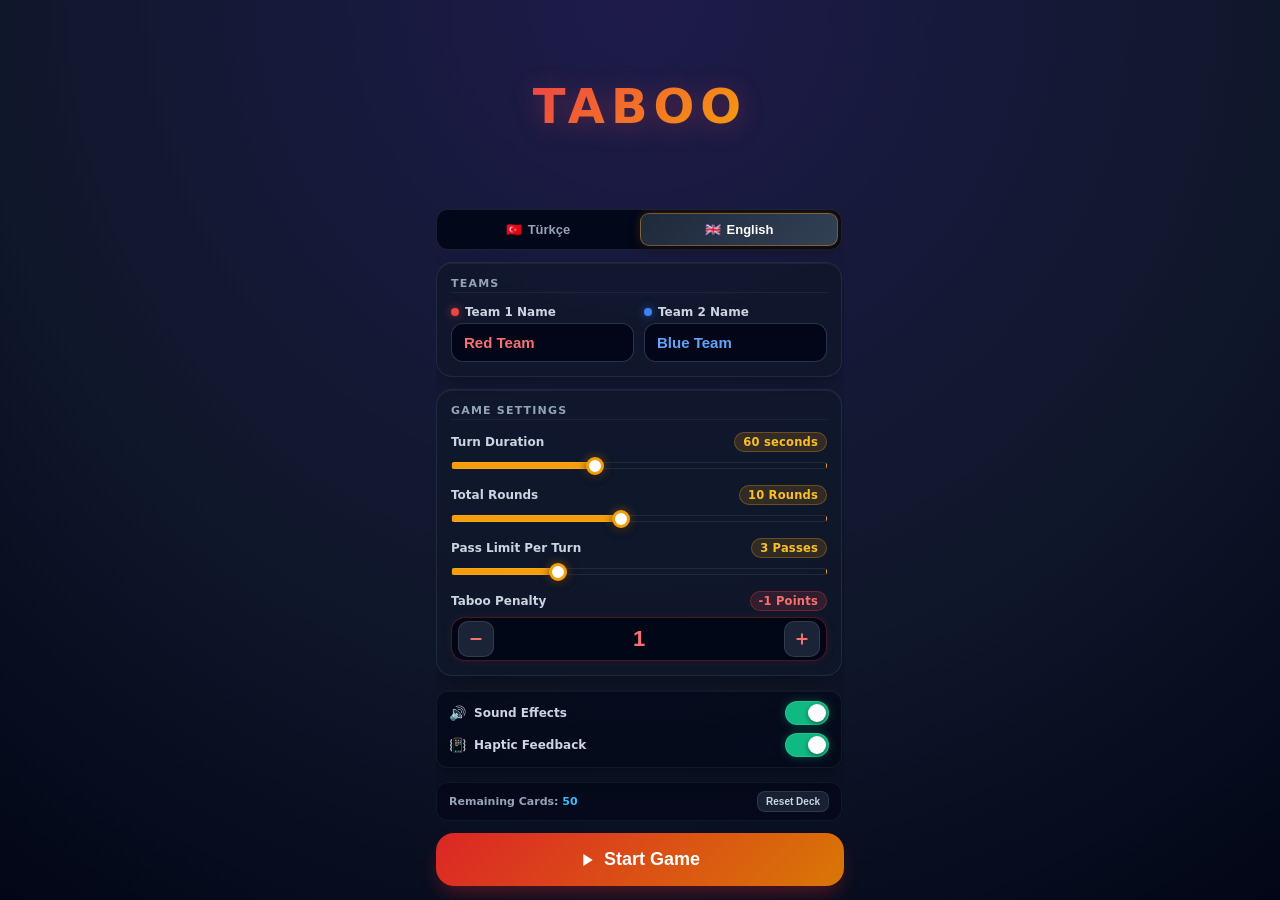
==== commit 933f061c: "style(settings): move taboo penalty stepper below rule sliders for improved visual hierarchy" ====
--- a/index.html
+++ b/index.html
@@ -6,8 +6,15 @@
   <meta name="viewport" content="width=device-width, initial-scale=1.0, maximum-scale=1.0, user-scalable=no, viewport-fit=cover">
   <meta name="theme-color" content="#020617">
   <meta name="msapplication-navbutton-color" content="#020617">
+  <meta name="apple-mobile-web-app-capable" content="yes">
   <meta name="apple-mobile-web-app-status-bar-style" content="black-translucent">
+  <meta name="apple-mobile-web-app-title" content="TABOO!">
+  
   <title>TABOO!</title>
+  
+  <link rel="manifest" href="manifest.json">
+  <link rel="icon" type="image/svg+xml" href="icons/icon.svg">
+  <link rel="apple-touch-icon" href="icons/icon.svg">
   <link rel="stylesheet" href="style.css">
 </head>
 
@@ -42,7 +49,7 @@
         <h1 id="app-title-logo" class="setup-logo-title">TABU</h1>
       </div>
 
-      <div class="panel setup-form-panel">
+      <div class="setup-form-panel">
         <!-- Dil Seçimi -->
         <div class="lang-selector-group">
           <button id="btn-lang-tr" class="btn-lang active" type="button">
@@ -55,58 +62,133 @@
           </button>
         </div>
 
-        <div id="lbl-game-settings" class="panel-header-title">OYUN AYARLARI</div>
-        
-        <!-- Takım İsimleri -->
-        <div class="form-group">
-          <label id="lbl-team1" for="team1-name">1. Takım Adı</label>
-          <input type="text" id="team1-name" value="" placeholder="Kırmızı Takım" maxlength="20" autocomplete="off">
-        </div>
-        <div class="form-group">
-          <label id="lbl-team2" for="team2-name">2. Takım Adı</label>
-          <input type="text" id="team2-name" value="" placeholder="Mavi Takım" maxlength="20" autocomplete="off">
-        </div>
-
-        <!-- Tur Süresi -->
-        <div class="form-group">
-          <div class="slider-row-label">
-            <label id="lbl-turn-time" for="input-time">Tur Süresi</label>
-            <span id="time-val" class="slider-val-amber">60 saniye</span>
-          </div>
-          <input type="range" id="input-time" min="30" max="120" step="15" value="60">
-        </div>
-
-        <!-- Toplam Tur -->
-        <div class="form-group">
-          <div class="slider-row-label">
-            <label id="lbl-total-rounds" for="input-rounds">Toplam Tur Sayısı</label>
-            <span id="rounds-val" class="slider-val-amber">3 Tur</span>
-          </div>
-          <input type="range" id="input-rounds" min="1" max="20" step="1" value="3">
-        </div>
-
-        <!-- Tabu Ceza Puanı -->
-        <div class="form-group">
-          <div class="slider-row-label">
-            <label id="lbl-tabu-penalty" for="input-tabu-penalty">Tabu Ceza Puanı</label>
-            <span id="tabu-penalty-val" class="slider-val-red">-1 Puan</span>
-          </div>
-          <input type="range" id="input-tabu-penalty" class="range-red" min="1" max="5" step="1" value="1">
-        </div>
-
-        <!-- Pas Hakkı -->
-        <div class="form-group">
-          <div class="slider-row-label">
-            <label id="lbl-pass-limit" for="input-pass-limit">Her Turdaki Pas Hakkı</label>
-            <span id="pass-limit-val" class="slider-val-amber">3 Pas</span>
-          </div>
-          <input type="range" id="input-pass-limit" min="0" max="10" step="1" value="3">
-        </div>
-
-        <!-- Deste Durumu & Sıfırlama -->
+        <!-- 👥 BÖLÜM 1: TAKIMLAR -->
+        <div class="setup-section-card">
+          <div id="lbl-teams-title" class="section-title">TAKIMLAR</div>
+          <div class="team-inputs-grid">
+            <div class="form-group team-input-group team-red-group">
+              <div class="team-label-row">
+                <span class="team-dot team-dot-red"></span>
+                <label id="lbl-team1" for="team1-name">1. Takım</label>
+              </div>
+              <input type="text" id="team1-name" value="" placeholder="Kırmızı Takım" maxlength="20" autocomplete="off">
+            </div>
+            <div class="form-group team-input-group team-blue-group">
+              <div class="team-label-row">
+                <span class="team-dot team-dot-blue"></span>
+                <label id="lbl-team2" for="team2-name">2. Takım</label>
+              </div>
+              <input type="text" id="team2-name" value="" placeholder="Mavi Takım" maxlength="20" autocomplete="off">
+            </div>
+          </div>
+        </div>
+
+        <!-- 🎮 BÖLÜM 2: OYUN KURALLARI -->
+        <div class="setup-section-card">
+          <div id="lbl-game-settings" class="section-title">OYUN KURALLARI</div>
+          
+          <!-- Tur Süresi: 15s to 120s step 15, 135=Sonsuz, default 60s -->
+          <div class="form-group">
+            <div class="slider-row-label">
+              <label id="lbl-turn-time" for="input-time">Tur Süresi</label>
+              <span id="time-val" class="slider-val-badge slider-val-amber">60 saniye</span>
+            </div>
+            <div class="range-slider-wrapper">
+              <input type="range" id="input-time" min="15" max="135" step="15" value="60">
+            </div>
+          </div>
+
+          <!-- Toplam Tur: 1 to 20 step 1, 21=Sonsuz, default 10 Tur -->
+          <div class="form-group">
+            <div class="slider-row-label">
+              <label id="lbl-total-rounds" for="input-rounds">Toplam Tur Sayısı</label>
+              <span id="rounds-val" class="slider-val-badge slider-val-amber">10 Tur</span>
+            </div>
+            <div class="range-slider-wrapper">
+              <input type="range" id="input-rounds" min="1" max="21" step="1" value="10">
+            </div>
+          </div>
+
+          <!-- Pas Hakkı: 0 to 10 step 1, 11=Sonsuz, default 3 Pas -->
+          <div class="form-group">
+            <div class="slider-row-label">
+              <label id="lbl-pass-limit" for="input-pass-limit">Her Turdaki Pas Hakkı</label>
+              <span id="pass-limit-val" class="slider-val-badge slider-val-amber">3 Pas</span>
+            </div>
+            <div class="range-slider-wrapper">
+              <input type="range" id="input-pass-limit" min="0" max="11" step="1" value="3">
+            </div>
+          </div>
+
+          <!-- Tabu Ceza Puanı: Stepper (0-10, default 1) -->
+          <div class="form-group">
+            <div class="slider-row-label">
+              <label id="lbl-tabu-penalty" for="input-tabu-penalty">Tabu Ceza Puanı</label>
+              <span id="tabu-penalty-val" class="slider-val-badge slider-val-red">-1 Puan</span>
+            </div>
+            <div class="stepper-container">
+              <button type="button" id="btn-penalty-minus" class="stepper-btn stepper-btn-minus" title="Ceza puanını azalt">
+                <svg class="icon-sm" viewBox="0 0 24 24" fill="none" stroke="currentColor" stroke-width="3" stroke-linecap="round"><line x1="5" y1="12" x2="19" y2="12"/></svg>
+              </button>
+              <div class="stepper-input-wrapper">
+                <input type="number" id="input-tabu-penalty" class="stepper-input" min="0" max="10" step="1" value="1" inputmode="numeric">
+              </div>
+              <button type="button" id="btn-penalty-plus" class="stepper-btn stepper-btn-plus" title="Ceza puanını artır">
+                <svg class="icon-sm" viewBox="0 0 24 24" fill="none" stroke="currentColor" stroke-width="3" stroke-linecap="round"><line x1="12" y1="5" x2="12" y2="19"/><line x1="5" y1="12" x2="19" y2="12"/></svg>
+              </button>
+            </div>
+          </div>
+        </div>
+
+        <!-- 🔊 BÖLÜM 3: SES VE TİTREŞİM AYARLARI -->
+        <div class="setup-section-card settings-toggles-container">
+          <div class="toggle-row">
+            <div class="toggle-label-group">
+              <span class="toggle-icon">🔊</span>
+              <span id="lbl-sound-toggle" class="toggle-label-text">Ses Efektleri</span>
+            </div>
+            <label class="switch-toggle" for="toggle-sound-setup" title="Ses efektlerini aç/kapat">
+              <input type="checkbox" id="toggle-sound-setup" class="toggle-sound-input" checked>
+              <span class="slider-toggle"></span>
+            </label>
+          </div>
+
+          <div class="toggle-row">
+            <div class="toggle-label-group">
+              <span class="toggle-icon">📳</span>
+              <span id="lbl-haptics-toggle" class="toggle-label-text">Titreşim</span>
+            </div>
+            <label class="switch-toggle" for="toggle-haptics-setup" title="Titreşimi aç/kapat">
+              <input type="checkbox" id="toggle-haptics-setup" class="toggle-haptics-input" checked>
+              <span class="slider-toggle"></span>
+            </label>
+          </div>
+        </div>
+
+        <!-- 🃏 BÖLÜM 4: Deste Durumu & Sıfırlama -->
         <div class="deck-info-box">
           <span class="deck-info-text"><span id="lbl-remaining-cards">Kalan Kart:</span> <span id="deck-remaining-count" class="deck-info-count">585</span></span>
           <button id="btn-reset-deck" class="btn-reset-deck" title="Oynanmış kart geçmişini sıfırla">Desteyi Yenile</button>
+        </div>
+
+        <!-- 📲 PWA Kurulum Banner'ı (Destekleyen Cihazlarda Otomatik Görünür) -->
+        <div id="pwa-install-banner" class="pwa-install-banner hidden">
+          <div class="pwa-banner-content">
+            <div class="pwa-banner-icon">
+              <svg class="icon-md" viewBox="0 0 24 24" fill="none" stroke="currentColor" stroke-width="2.5" stroke-linecap="round" stroke-linejoin="round">
+                <path d="M21 15v4a2 2 0 0 1-2 2H5a2 2 0 0 1-2-2v-4"/>
+                <polyline points="7 10 12 15 17 10"/>
+                <line x1="12" y1="15" x2="12" y2="3"/>
+              </svg>
+            </div>
+            <div class="pwa-banner-text-col">
+              <span id="pwa-install-title" class="pwa-install-title">Uygulamayı Cihazına Yükle</span>
+              <p id="pwa-install-desc" class="pwa-install-desc">Çevrimdışı ve tam ekran oyna</p>
+            </div>
+          </div>
+          <button id="btn-pwa-install" class="btn-pwa-install-action" type="button">
+            <span id="pwa-install-btn-text">Yükle</span>
+          </button>
         </div>
       </div>
 
@@ -155,6 +237,11 @@
         </div>
 
         <div class="play-controls-group">
+          <!-- Turu Bitir (Sonsuz sürede görünür) -->
+          <button id="btn-finish-turn" class="btn-finish-turn hidden" title="Turu Bitir">
+            <span id="btn-finish-turn-text">Turu Bitir</span>
+          </button>
+
           <!-- Durdur Butonu -->
           <button id="btn-pause" class="btn-pause-toggle" title="Oyunu Durdur">
             <svg class="icon-sm" viewBox="0 0 24 24" fill="none" stroke="currentColor" stroke-width="2.5" stroke-linecap="round" stroke-linejoin="round">
@@ -199,7 +286,7 @@
         <!-- Oyun Duraklatıldı Katmanı -->
         <div id="pause-overlay" class="pause-overlay-card hidden">
           <div class="pause-icon-circle">
-            <svg class="icon-xl" viewBox="0 0 24 24" fill="none" stroke="currentColor" stroke-width="2" stroke-linecap="round" stroke-linejoin="round">
+            <svg class="icon-md" viewBox="0 0 24 24" fill="none" stroke="currentColor" stroke-width="2.5" stroke-linecap="round" stroke-linejoin="round">
               <circle cx="12" cy="12" r="10"/>
               <line x1="10" y1="15" x2="10" y2="9"/>
               <line x1="14" y1="15" x2="14" y2="9"/>
@@ -208,6 +295,31 @@
           <h3 id="pause-title" class="pause-title">Oyun Durduruldu</h3>
           <p id="pause-subtitle" class="pause-subtitle">Kartlar gizlendi. Hazır olduğunuzda devam edin.</p>
           
+          <!-- ⏸️ Hızlı Ses & Titreşim Ayarları -->
+          <div class="pause-settings-card">
+            <div class="pause-toggle-row">
+              <span class="toggle-label-group">
+                <span class="toggle-icon">🔊</span>
+                <span id="lbl-pause-sound" class="toggle-label-text">Ses</span>
+              </span>
+              <label class="switch-toggle" for="toggle-sound-pause" title="Sesi aç/kapat">
+                <input type="checkbox" id="toggle-sound-pause" class="toggle-sound-input" checked>
+                <span class="slider-toggle"></span>
+              </label>
+            </div>
+
+            <div class="pause-toggle-row">
+              <span class="toggle-label-group">
+                <span class="toggle-icon">📳</span>
+                <span id="lbl-pause-haptics" class="toggle-label-text">Titreşim</span>
+              </span>
+              <label class="switch-toggle" for="toggle-haptics-pause" title="Titreşimi aç/kapat">
+                <input type="checkbox" id="toggle-haptics-pause" class="toggle-haptics-input" checked>
+                <span class="slider-toggle"></span>
+              </label>
+            </div>
+          </div>
+
           <div class="pause-actions-col">
             <button id="btn-resume" class="btn btn-green">
               <svg class="icon-sm" viewBox="0 0 24 24" fill="currentColor"><polygon points="5 3 19 12 5 21 5 3"/></svg>
--- a/style.css
+++ b/style.css
@@ -78,13 +78,50 @@
     -webkit-backdrop-filter: blur(16px);
 }
 
+.panel {
+    background-color: rgba(15, 23, 42, 0.85);
+    border: 1px solid rgba(255, 255, 255, 0.08);
+    border-radius: clamp(16px, 5vw, 24px);
+    padding: clamp(12px, 3.5vw, 18px);
+    box-shadow: 0 20px 25px -5px rgba(0, 0, 0, 0.5), inset 0 1px 1px rgba(255, 255, 255, 0.1);
+    backdrop-filter: blur(16px);
+    -webkit-backdrop-filter: blur(16px);
+}
+
 .card-shadow {
     box-shadow: 0 25px 35px -10px rgba(0, 0, 0, 0.7), 0 0 30px rgba(251, 191, 36, 0.08);
 }
 
 /* ==========================================================================
-   FORM, SLIDER VE GİRDİLER
+   FORM, SLIDER, STEPPER VE GİRDİLER
    ========================================================================== */
+.setup-section-card {
+    background: rgba(15, 23, 42, 0.75);
+    border: 1px solid rgba(255, 255, 255, 0.08);
+    border-radius: 16px;
+    padding: clamp(10px, 2.8vw, 14px);
+    display: flex;
+    flex-direction: column;
+    gap: clamp(8px, 2vh, 12px);
+    box-shadow: 0 8px 20px -4px rgba(0, 0, 0, 0.4), inset 0 1px 1px rgba(255, 255, 255, 0.06);
+    backdrop-filter: blur(12px);
+    -webkit-backdrop-filter: blur(12px);
+    transition: border-color 0.2s ease;
+}
+
+.section-title {
+    font-size: clamp(10px, 2.6vw, 11px);
+    font-weight: 800;
+    color: #94a3b8;
+    letter-spacing: 1.2px;
+    text-transform: uppercase;
+    display: flex;
+    align-items: center;
+    gap: 6px;
+    padding-bottom: 2px;
+    border-bottom: 1px solid rgba(255, 255, 255, 0.06);
+}
+
 .panel-header-title {
     font-size: clamp(10px, 2.8vw, 11px);
     font-weight: 800;
@@ -98,6 +135,48 @@
 .form-group {
     display: flex;
     flex-direction: column;
+    gap: 4px;
+}
+
+/* TAKIM GİRİŞLERİ GRİDİ */
+.team-inputs-grid {
+    display: grid;
+    grid-template-columns: 1fr 1fr;
+    gap: 10px;
+}
+
+@media (max-width: 340px) {
+    .team-inputs-grid {
+        grid-template-columns: 1fr;
+    }
+}
+
+.team-input-group {
+    gap: 4px;
+}
+
+.team-label-row {
+    display: flex;
+    align-items: center;
+    gap: 6px;
+}
+
+.team-dot {
+    width: 8px;
+    height: 8px;
+    border-radius: 50%;
+    display: inline-block;
+    flex-shrink: 0;
+}
+
+.team-dot-red {
+    background: #ef4444;
+    box-shadow: 0 0 8px rgba(239, 68, 68, 0.6);
+}
+
+.team-dot-blue {
+    background: #3b82f6;
+    box-shadow: 0 0 8px rgba(59, 130, 246, 0.6);
 }
 
 .slider-row-label {
@@ -110,21 +189,32 @@
 label {
     display: block;
     font-size: clamp(11px, 3vw, 12px);
-    font-weight: 600;
+    font-weight: 700;
     color: #cbd5e1;
-    margin-bottom: 3px;
+}
+
+.slider-val-badge {
+    font-size: clamp(10.5px, 2.8vw, 11.5px);
+    font-weight: 800;
+    padding: 2px 8px;
+    border-radius: 12px;
+    letter-spacing: 0.2px;
+    display: inline-flex;
+    align-items: center;
+    justify-content: center;
+    transition: all 0.2s ease;
 }
 
 .slider-val-amber {
-    font-size: clamp(11px, 3vw, 12px);
-    font-weight: 800;
-    color: #f59e0b;
+    color: #fbbf24;
+    background: rgba(245, 158, 11, 0.15);
+    border: 1px solid rgba(245, 158, 11, 0.3);
 }
 
 .slider-val-red {
-    font-size: clamp(11px, 3vw, 12px);
-    font-weight: 800;
-    color: #ef4444;
+    color: #f87171;
+    background: rgba(239, 68, 68, 0.15);
+    border: 1px solid rgba(239, 68, 68, 0.3);
 }
 
 input[type="text"] {
@@ -132,46 +222,137 @@
     background-color: rgba(2, 6, 23, 0.9);
     border: 1px solid rgba(51, 65, 85, 0.8);
     border-radius: 12px;
-    padding: clamp(8px, 2.2vh, 12px) 14px;
-    font-size: clamp(15px, 3.8vw, 17px);
+    padding: clamp(8px, 1.8vh, 10px) 12px;
+    font-size: clamp(13px, 3.4vw, 15px);
     font-weight: 700;
     outline: none;
     transition: border-color 0.25s ease, box-shadow 0.25s ease;
 }
 
 #team1-name { color: #f87171; }
-#team1-name:focus { border-color: #ef4444; box-shadow: 0 0 12px rgba(239, 68, 68, 0.3); }
+#team1-name:focus { border-color: #ef4444; box-shadow: 0 0 12px rgba(239, 68, 68, 0.35); }
 
 #team2-name { color: #60a5fa; }
-#team2-name:focus { border-color: #3b82f6; box-shadow: 0 0 12px rgba(59, 130, 246, 0.3); }
+#team2-name:focus { border-color: #3b82f6; box-shadow: 0 0 12px rgba(59, 130, 246, 0.35); }
+
+/* AKICI SLIDER WRAPPER & TRACK */
+.range-slider-wrapper {
+    position: relative;
+    display: flex;
+    align-items: center;
+    padding: 4px 0;
+}
 
 input[type="range"] {
     width: 100%;
-    height: 6px;
+    height: 7px;
     background: #020617;
+    background-image: linear-gradient(90deg, #f59e0b 0%, #f59e0b var(--slider-fill, 50%), #0f172a var(--slider-fill, 50%), #0f172a 100%);
     border-radius: 8px;
     appearance: none;
+    -webkit-appearance: none;
     outline: none;
+    cursor: pointer;
+    border: 1px solid rgba(255, 255, 255, 0.08);
+    transition: background 0.1s ease;
 }
 
 input[type="range"]::-webkit-slider-thumb {
     appearance: none;
-    width: 16px;
-    height: 16px;
+    -webkit-appearance: none;
+    width: 18px;
+    height: 18px;
     border-radius: 50%;
-    background: #f59e0b;
+    background: #ffffff;
+    border: 3px solid #f59e0b;
     cursor: pointer;
-    box-shadow: 0 0 10px rgba(245, 158, 11, 0.5);
-    transition: transform 0.15s ease;
+    box-shadow: 0 2px 8px rgba(0, 0, 0, 0.6), 0 0 10px rgba(245, 158, 11, 0.5);
+    transition: transform 0.15s cubic-bezier(0.34, 1.56, 0.64, 1), border-color 0.15s ease, box-shadow 0.15s ease;
 }
 
 input[type="range"]::-webkit-slider-thumb:active {
-    transform: scale(1.2);
-}
-
-input[type="range"].range-red::-webkit-slider-thumb {
-    background: #ef4444;
-    box-shadow: 0 0 10px rgba(239, 68, 68, 0.5);
+    transform: scale(1.25);
+    box-shadow: 0 2px 12px rgba(0, 0, 0, 0.8), 0 0 16px rgba(245, 158, 11, 0.8);
+}
+
+input[type="range"]::-moz-range-thumb {
+    width: 18px;
+    height: 18px;
+    border-radius: 50%;
+    background: #ffffff;
+    border: 3px solid #f59e0b;
+    cursor: pointer;
+    box-shadow: 0 2px 8px rgba(0, 0, 0, 0.6), 0 0 10px rgba(245, 158, 11, 0.5);
+    transition: transform 0.15s cubic-bezier(0.34, 1.56, 0.64, 1);
+}
+
+input[type="range"]::-moz-range-thumb:active {
+    transform: scale(1.25);
+}
+
+/* TABU CEZA PUANI STEPPER BİLEŞENİ */
+.stepper-container {
+    display: flex;
+    align-items: center;
+    justify-content: center;
+    background: rgba(2, 6, 23, 0.85);
+    border: 1px solid rgba(239, 68, 68, 0.3);
+    border-radius: 14px;
+    padding: 3px 6px;
+    gap: 8px;
+    box-shadow: inset 0 2px 4px rgba(0, 0, 0, 0.4), 0 0 12px rgba(239, 68, 68, 0.08);
+}
+
+.stepper-btn {
+    width: 36px;
+    height: 36px;
+    display: flex;
+    align-items: center;
+    justify-content: center;
+    background: rgba(30, 41, 59, 0.9);
+    border: 1px solid rgba(255, 255, 255, 0.1);
+    color: #f87171;
+    border-radius: 10px;
+    cursor: pointer;
+    transition: all 0.18s cubic-bezier(0.34, 1.56, 0.64, 1);
+    flex-shrink: 0;
+}
+
+.stepper-btn:hover {
+    background: rgba(239, 68, 68, 0.2);
+    border-color: rgba(239, 68, 68, 0.4);
+    color: #ffffff;
+}
+
+.stepper-btn:active {
+    transform: scale(0.88);
+}
+
+.stepper-input-wrapper {
+    flex: 1;
+    display: flex;
+    align-items: center;
+    justify-content: center;
+    min-width: 60px;
+}
+
+.stepper-input {
+    width: 100%;
+    text-align: center;
+    background: transparent;
+    border: none;
+    outline: none;
+    color: #f87171;
+    font-size: clamp(18px, 5vw, 22px);
+    font-weight: 900;
+    padding: 2px 4px;
+    -moz-appearance: textfield;
+}
+
+.stepper-input::-webkit-outer-spin-button,
+.stepper-input::-webkit-inner-spin-button {
+    -webkit-appearance: none;
+    margin: 0;
 }
 
 /* DİL SEÇİCİ */
@@ -254,6 +435,208 @@
 }
 
 /* ==========================================================================
+   🎛️ SES & TİTREŞİM TOGGLE SWITCH BİLEŞENİ
+   ========================================================================== */
+.settings-toggles-container {
+    display: flex;
+    flex-direction: column;
+    gap: 8px;
+    background: rgba(2, 6, 23, 0.6);
+    border: 1px solid rgba(255, 255, 255, 0.06);
+    padding: 10px 12px;
+    border-radius: 12px;
+    margin-top: 2px;
+}
+
+.toggle-row {
+    display: flex;
+    align-items: center;
+    justify-content: space-between;
+}
+
+.toggle-label-group {
+    display: flex;
+    align-items: center;
+    gap: 8px;
+}
+
+.toggle-icon {
+    font-size: 14px;
+    line-height: 1;
+}
+
+.toggle-label-text {
+    font-size: clamp(11px, 3vw, 12px);
+    font-weight: 700;
+    color: #cbd5e1;
+}
+
+/* iOS Tarzı Şık Switch */
+.switch-toggle {
+    position: relative;
+    display: inline-block;
+    width: 44px;
+    height: 24px;
+    flex-shrink: 0;
+}
+
+.switch-toggle input {
+    opacity: 0;
+    width: 0;
+    height: 0;
+}
+
+.slider-toggle {
+    position: absolute;
+    cursor: pointer;
+    inset: 0;
+    background-color: #334155;
+    border-radius: 24px;
+    transition: background-color 0.25s cubic-bezier(0.4, 0, 0.2, 1);
+    border: 1px solid rgba(255, 255, 255, 0.1);
+}
+
+.slider-toggle:before {
+    position: absolute;
+    content: "";
+    height: 18px;
+    width: 18px;
+    left: 2px;
+    bottom: 2px;
+    background-color: #ffffff;
+    border-radius: 50%;
+    box-shadow: 0 2px 5px rgba(0, 0, 0, 0.4);
+    transition: transform 0.25s cubic-bezier(0.4, 0, 0.2, 1);
+}
+
+.switch-toggle input:checked + .slider-toggle {
+    background-color: #10b981;
+    box-shadow: 0 0 10px rgba(16, 185, 129, 0.35);
+}
+
+.switch-toggle input:checked + .slider-toggle:before {
+    transform: translateX(20px);
+}
+
+/* ⏸️ PAUSE İÇİ HIZLI AYAR KARTI */
+.pause-settings-card {
+    display: flex;
+    justify-content: space-evenly;
+    align-items: center;
+    background: rgba(15, 23, 42, 0.8);
+    border: 1px solid rgba(255, 255, 255, 0.1);
+    border-radius: 12px;
+    padding: 6px 12px;
+    width: 100%;
+    max-width: 230px;
+    margin: 0 auto;
+    gap: 10px;
+    flex-shrink: 0;
+}
+
+.pause-toggle-row {
+    display: flex;
+    align-items: center;
+    gap: 6px;
+}
+
+.pause-settings-card .switch-toggle {
+    width: 38px;
+    height: 22px;
+}
+
+.pause-settings-card .slider-toggle:before {
+    height: 16px;
+    width: 16px;
+    left: 2px;
+    bottom: 2px;
+}
+
+.pause-settings-card .switch-toggle input:checked + .slider-toggle:before {
+    transform: translateX(16px);
+}
+
+
+/* 📲 PWA KURULUM BANNER'I */
+.pwa-install-banner {
+    display: flex;
+    align-items: center;
+    justify-content: space-between;
+    background: linear-gradient(135deg, rgba(30, 27, 75, 0.7) 0%, rgba(15, 23, 42, 0.85) 100%);
+    border: 1px solid rgba(245, 158, 11, 0.3);
+    padding: 10px 12px;
+    border-radius: 14px;
+    gap: 8px;
+    margin-top: 4px;
+    box-shadow: 0 4px 15px rgba(0, 0, 0, 0.3), inset 0 1px 1px rgba(255, 255, 255, 0.05);
+    animation: screenSlideIn 0.35s ease-out;
+}
+
+.pwa-banner-content {
+    display: flex;
+    align-items: center;
+    gap: 10px;
+    min-width: 0;
+    flex: 1;
+}
+
+.pwa-banner-icon {
+    width: 32px;
+    height: 32px;
+    background: rgba(245, 158, 11, 0.15);
+    border: 1px solid rgba(245, 158, 11, 0.3);
+    border-radius: 10px;
+    display: flex;
+    align-items: center;
+    justify-content: center;
+    color: #fbbf24;
+    flex-shrink: 0;
+}
+
+.pwa-banner-text-col {
+    display: flex;
+    flex-direction: column;
+    min-width: 0;
+}
+
+.pwa-install-title {
+    font-size: clamp(11px, 3.2vw, 12px);
+    font-weight: 800;
+    color: #f8fafc;
+    white-space: nowrap;
+    overflow: hidden;
+    text-overflow: ellipsis;
+}
+
+.pwa-install-desc {
+    font-size: clamp(9.5px, 2.7vw, 10.5px);
+    font-weight: 600;
+    color: #94a3b8;
+    white-space: nowrap;
+    overflow: hidden;
+    text-overflow: ellipsis;
+}
+
+.btn-pwa-install-action {
+    background: linear-gradient(135deg, #f59e0b 0%, #d97706 100%);
+    border: none;
+    color: #020617;
+    font-size: clamp(10.5px, 3vw, 12px);
+    font-weight: 900;
+    padding: 6px 12px;
+    border-radius: 10px;
+    cursor: pointer;
+    flex-shrink: 0;
+    box-shadow: 0 4px 10px rgba(245, 158, 11, 0.3);
+    transition: transform 0.15s ease, filter 0.15s ease;
+}
+
+.btn-pwa-install-action:active {
+    transform: scale(0.94);
+}
+
+
+/* ==========================================================================
    BUTONLAR
    ========================================================================== */
 .btn {
@@ -389,7 +772,42 @@
     overflow-y: auto;
     display: flex;
     flex-direction: column;
-    gap: clamp(10px, 2.5vh, 14px);
+    gap: clamp(8px, 1.8vh, 12px);
+    padding-right: 2px;
+    -webkit-overflow-scrolling: touch;
+    scrollbar-width: thin;
+    scrollbar-color: rgba(255, 255, 255, 0.15) transparent;
+}
+
+.setup-form-panel::-webkit-scrollbar {
+    width: 4px;
+}
+
+.setup-form-panel::-webkit-scrollbar-thumb {
+    background: rgba(255, 255, 255, 0.15);
+    border-radius: 4px;
+}
+
+.btn-finish-turn {
+    background: linear-gradient(135deg, rgba(245, 158, 11, 0.18), rgba(217, 119, 6, 0.25));
+    border: 1px solid rgba(245, 158, 11, 0.45);
+    color: #fbbf24;
+    font-size: clamp(10px, 2.8vw, 11px);
+    font-weight: 800;
+    padding: 6px 10px;
+    border-radius: 10px;
+    cursor: pointer;
+    transition: all 0.2s cubic-bezier(0.34, 1.56, 0.64, 1);
+    white-space: nowrap;
+}
+
+.btn-finish-turn:hover {
+    background: rgba(245, 158, 11, 0.35);
+    color: #ffffff;
+}
+
+.btn-finish-turn:active {
+    transform: scale(0.92);
 }
 
 /* ==========================================================================
@@ -667,44 +1085,63 @@
     backdrop-filter: blur(12px);
     border-radius: 24px;
     z-index: 20;
-    padding: 20px;
+    padding: clamp(8px, 1.8vh, 16px) clamp(12px, 3vw, 16px);
+    display: flex;
+    flex-direction: column;
+    align-items: center;
+    justify-content: center;
     text-align: center;
-    gap: 14px;
+    gap: clamp(6px, 1.4vh, 10px);
+    overflow-y: auto;
+    -webkit-overflow-scrolling: touch;
 }
 
 .pause-icon-circle {
-    padding: 14px;
-    background: rgba(245, 158, 11, 0.1);
-    border: 1px solid rgba(245, 158, 11, 0.2);
+    width: 44px;
+    height: 44px;
+    display: inline-flex;
+    align-items: center;
+    justify-content: center;
+    background: rgba(245, 158, 11, 0.12);
+    border: 1px solid rgba(245, 158, 11, 0.25);
     border-radius: 50%;
     color: #f59e0b;
+    flex-shrink: 0;
 }
 
 .pause-title {
-    font-size: clamp(18px, 5.5vw, 24px);
+    font-size: clamp(16px, 4.8vw, 20px);
     font-weight: 900;
     color: #ffffff;
+    line-height: 1.15;
 }
 
 .pause-subtitle {
     color: #94a3b8;
-    font-size: clamp(11px, 3vw, 12px);
+    font-size: clamp(10.5px, 2.8vw, 11.5px);
+    line-height: 1.25;
+    max-width: 260px;
 }
 
 .pause-actions-col {
     display: flex;
     flex-direction: column;
     width: 100%;
-    gap: 10px;
+    gap: 8px;
     max-width: 220px;
-    margin-top: 4px;
+    flex-shrink: 0;
+}
+
+.pause-actions-col .btn {
+    padding: clamp(7px, 1.4vh, 9px) 14px;
+    font-size: clamp(12px, 3.2vw, 13px);
+    border-radius: 12px;
 }
 
 .btn-main-menu {
     background: rgba(30, 41, 59, 0.9);
     color: #f8fafc;
     border: 1px solid rgba(255, 255, 255, 0.1);
-    padding: 10px;
 }
 
 /* ==========================================================================
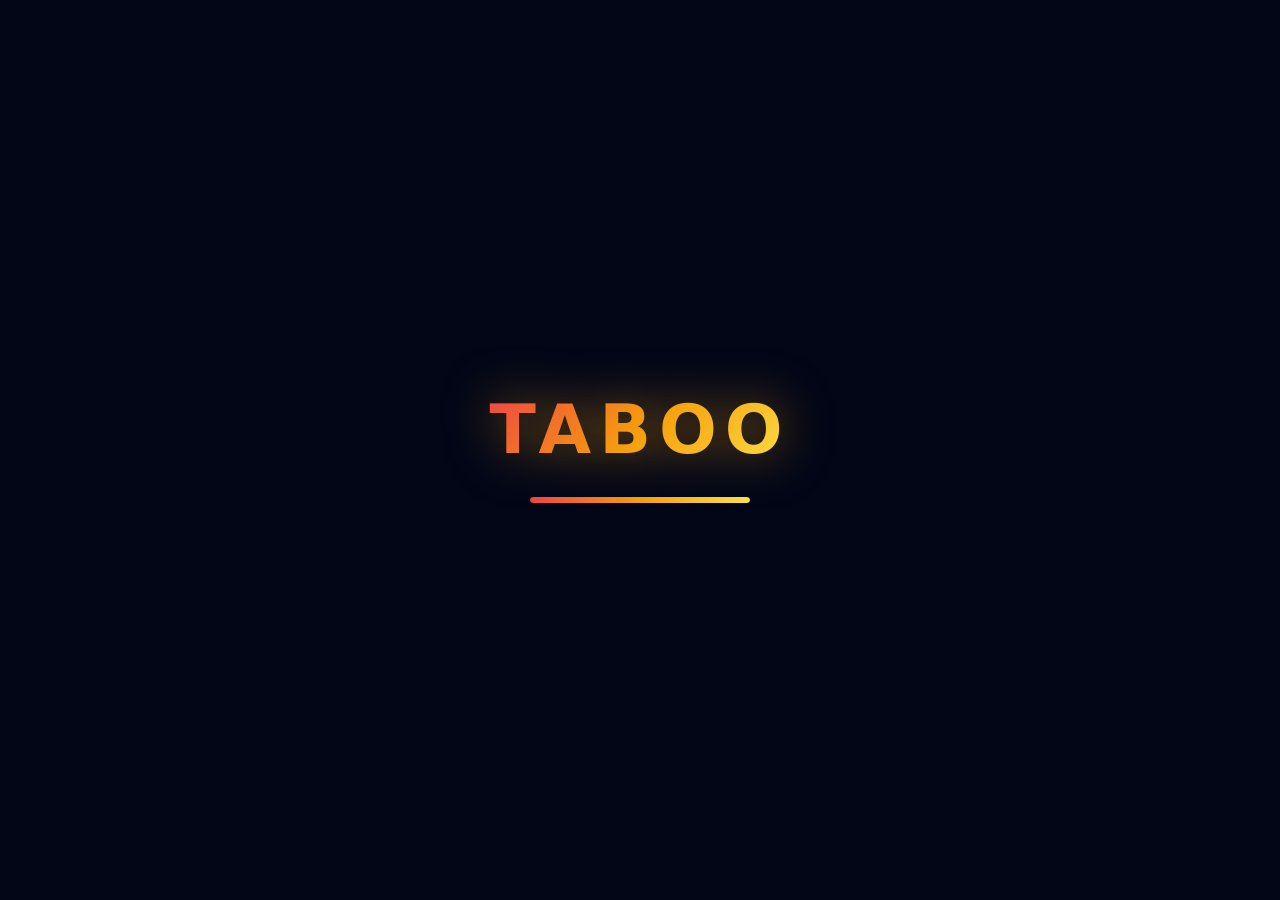
==== commit 40230c7e: "refactor(deck): curate Turkish taboo cards dataset and remove legacy cards.js - Remove 74 low-qualit" ====
--- a/index.html
+++ b/index.html
@@ -167,7 +167,7 @@
 
         <!-- 🃏 BÖLÜM 4: Deste Durumu & Sıfırlama -->
         <div class="deck-info-box">
-          <span class="deck-info-text"><span id="lbl-remaining-cards">Kalan Kart:</span> <span id="deck-remaining-count" class="deck-info-count">585</span></span>
+          <span class="deck-info-text"><span id="lbl-remaining-cards">Kalan Kart:</span> <span id="deck-remaining-count" class="deck-info-count">-</span></span>
           <button id="btn-reset-deck" class="btn-reset-deck" title="Oynanmış kart geçmişini sıfırla">Desteyi Yenile</button>
         </div>
 
